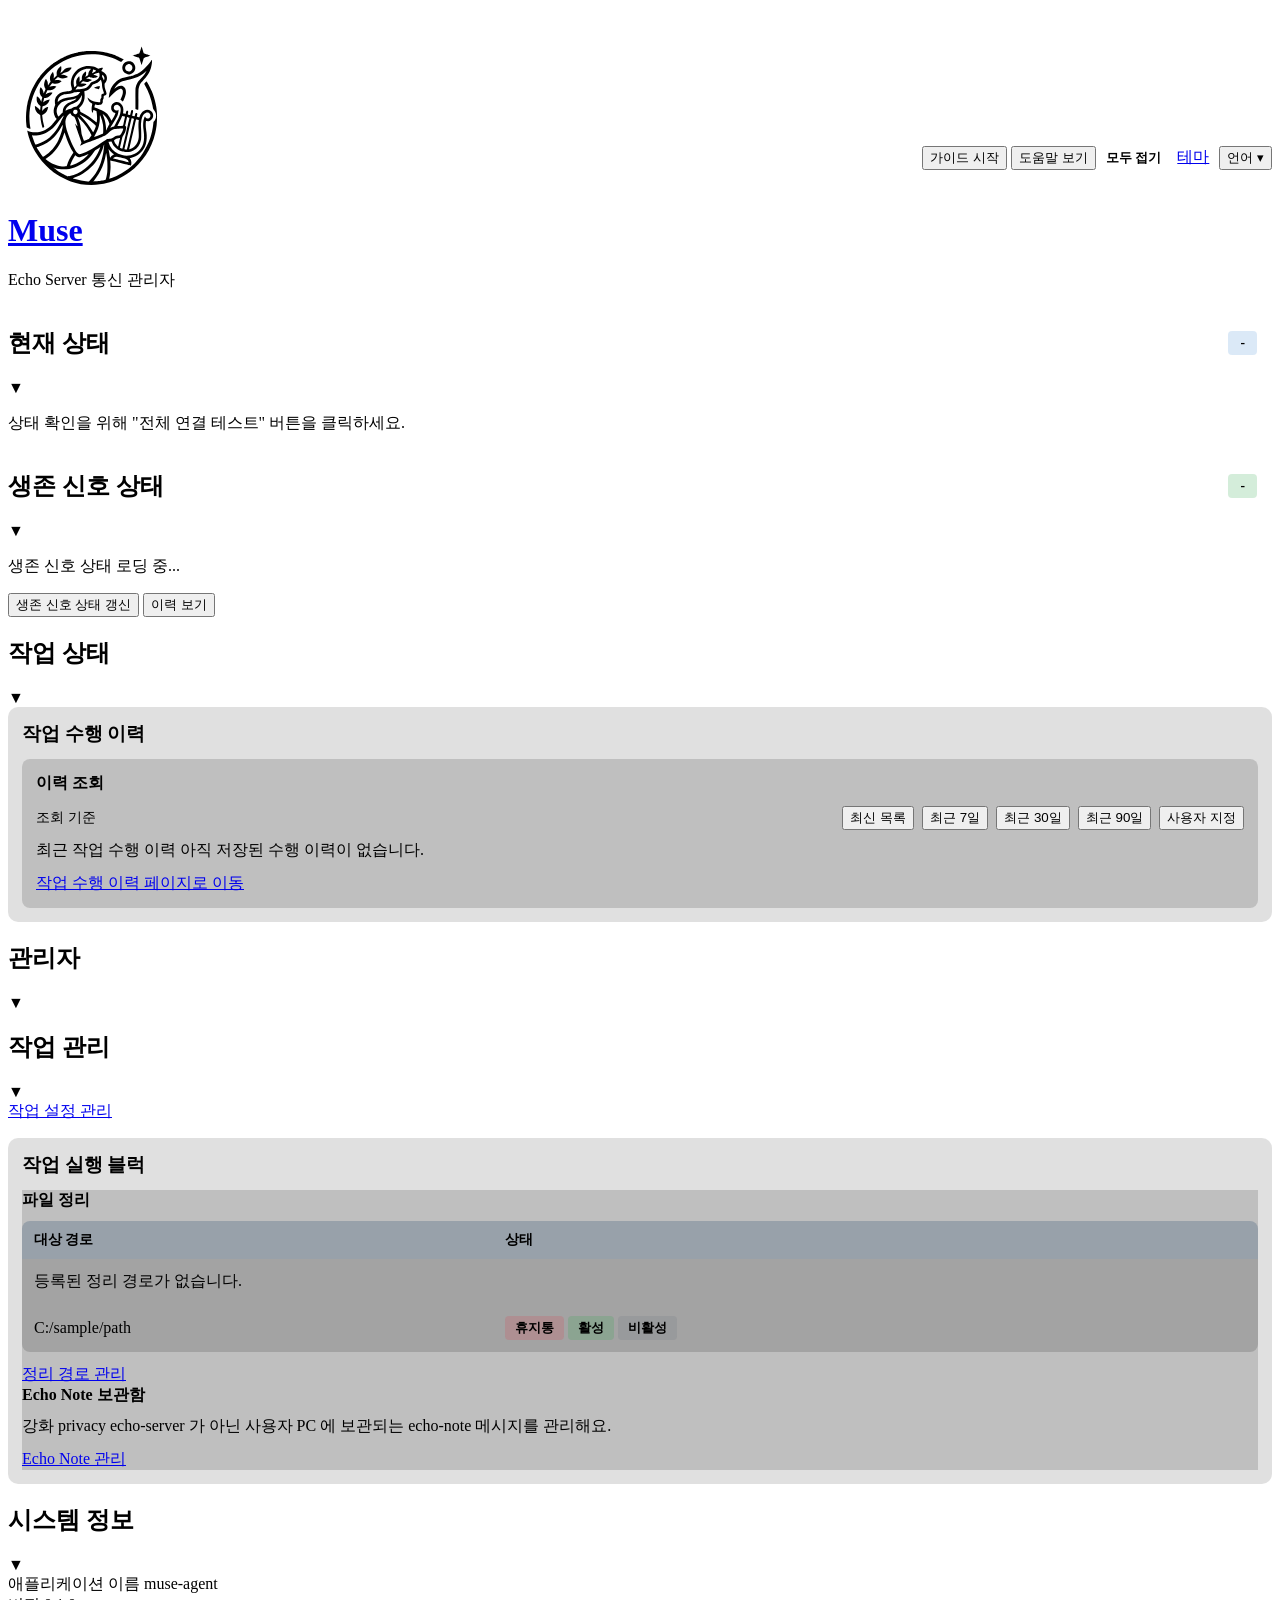
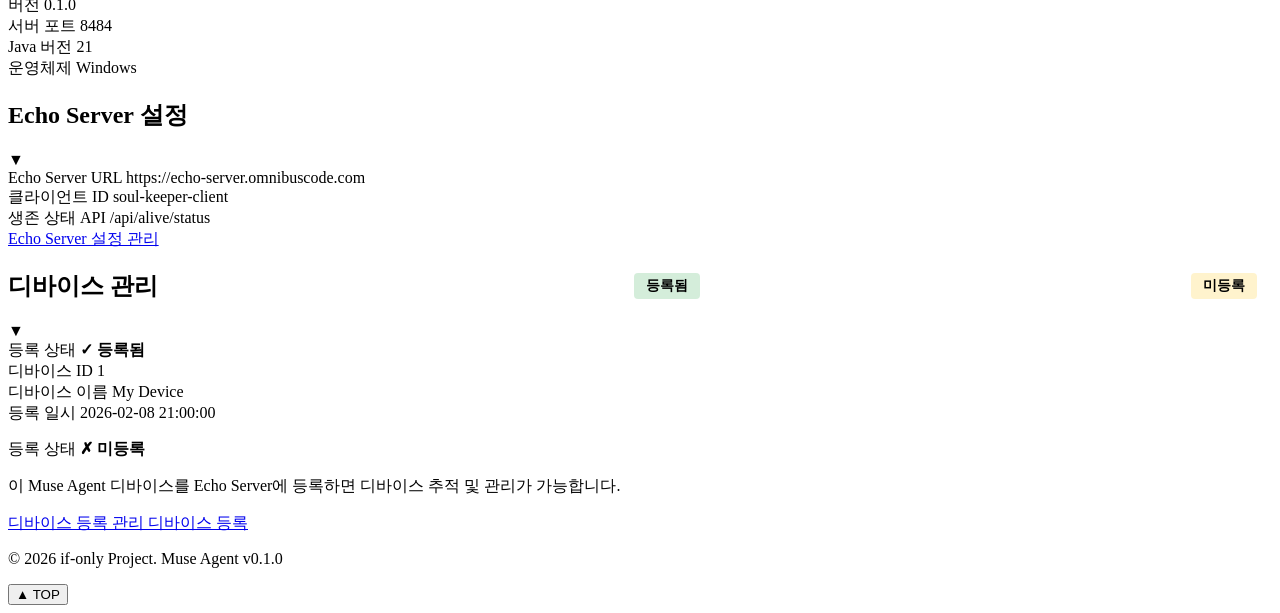
==== src/main/resources/templates/index.html @ ca311232 "v2.0.0 — initial public release ifonly.muse: PC companion agent for the if-only Echo service. First " ====
<!DOCTYPE html>
<html xmlns:th="http://www.thymeleaf.org" th:lang="${#locale.language}">
<head>
    <meta charset="UTF-8">
    <meta name="viewport" content="width=device-width, initial-scale=1.0">
    <title th:text="#{page.dashboard.title}">Muse Agent 대시보드</title>
    <link rel="stylesheet" th:href="@{/css/style.css}">
    <script>(function(){var t=localStorage.getItem('theme-preference');if(t)document.documentElement.dataset.theme=t;})()</script>
    <link rel="stylesheet" th:href="@{/vendor/driverjs/driver.css}">
    <link rel="icon" type="image/svg+xml" th:href="@{/img/muse-agent.svg(v=${appVersion})}">
    <link rel="icon" type="image/x-icon" th:href="@{/favicon.ico(v=${appVersion})}">
    <link rel="apple-touch-icon" th:href="@{/img/muse-brand.png(v=${appVersion})}">
</head>
<body>
    <div class="container">
        <header>
            <div style="display: flex; justify-content: space-between; align-items: center; flex-wrap: wrap; gap: 10px;">
                <div>
                    <h1 class="service-title">
                        <a href="/" class="service-title-brand">
                            <img th:src="@{/img/muse-agent.svg(v=${appVersion})}" src="/img/muse-agent.svg" alt="Muse" class="service-title-logo">
                            <span>Muse</span>
                        </a>
                    </h1>
                    <p class="subtitle" th:text="#{page.dashboard.subtitle}">Echo Server 통신 관리자</p>
                </div>
                <div style="display: flex; gap: 10px; align-items: center; flex-wrap: wrap;">
                    <!-- 액션 버튼 그룹: 가이드 시작 / 도움말 보기 / 모두 접기 — 한 줄 유지 -->
                    <div class="muse-action-group">
                        <button id="btnStartGuide" class="btn btn-outline btn-sm" type="button"
                            th:attr="data-help-title=#{tour.muse.guide.title},data-help-desc=#{tour.muse.guide.desc},data-help-placement='bottom'"
                            th:text="#{nav.guide_start}">가이드 시작</button>
                        <button id="btnHelpMode" class="btn btn-outline btn-sm btn-help-toggle" type="button" data-help-toggle="true"
                            th:attr="data-label-show=#{page.help.toggle.show},data-label-hide=#{page.help.toggle.hide}"
                            th:text="#{page.help.toggle.show}">도움말 보기</button>
                        <button id="btnToggleAll" class="btn btn-sm" onclick="toggleAllCards()" style="background-color: transparent; color: var(--warning-color); border: 1px solid var(--warning-color); font-weight: 600;"
                            th:attr="data-help-title=#{help.dashboard.collapse_toggle.title},data-help-desc=#{help.dashboard.collapse_toggle.desc},data-help-placement='bottom'"
                            th:text="#{page.dashboard.collapse_all}">모두 접기</button>
                    </div>
                    <div class="lang-switcher">
                        <a href="#" id="museThemeToggle" onclick="(function(){var cur=document.documentElement.dataset.theme==='dark'?'dark':'soft';var t=cur==='dark'?'soft':'dark';localStorage.setItem('theme-preference',t);if(t==='soft')document.documentElement.removeAttribute('data-theme');else document.documentElement.dataset.theme=t;fetch('/api/settings/theme',{method:'PUT',headers:{'Content-Type':'application/json'},body:JSON.stringify({theme:t})}).catch(function(){});})()" th:text="#{nav.theme}">테마</a>
                    </div>
                    <!-- 언어 콤보 드롭다운 (echo-server 와 동일 패턴) -->
                    <div class="lang-menu-combo">
                        <button id="langMenuToggle" type="button" class="btn btn-outline btn-sm lang-menu-toggle" onclick="toggleLangMenu(event)">
                            <span th:text="#{nav.language}">언어</span>
                            <span class="caret">▾</span>
                        </button>
                        <div class="nav-dropdown lang-menu-dropdown" id="langDropdown" style="display:none;">
                            <a class="nav-dropdown-item" th:href="@{''(lang='ko')}" onclick="closeLangMenu()" th:text="#{nav.lang.ko}">한국어</a>
                            <a class="nav-dropdown-item" th:href="@{''(lang='en')}" onclick="closeLangMenu()" th:text="#{nav.lang.en}">EN</a>
                            <a class="nav-dropdown-item" th:href="@{''(lang='ja')}" onclick="closeLangMenu()" th:text="#{nav.lang.ja}">日本語</a>
                        </div>
                    </div>
                </div>
            </div>
        </header>

        <main>
            <!-- Status Section (Current Status) -->
            <section class="card collapsible-card" id="statusSection" data-card-id="current-status"
                th:attr="data-help-title=#{tour.muse.status.title},data-help-desc=#{tour.muse.status.desc},data-help-placement='bottom'">
                <div class="card-header" onclick="toggleCard('current-status')">
                    <div style="display: flex; justify-content: space-between; width: 100%; align-items: center;">
                        <h2 th:text="#{page.dashboard.section.current_status}">현재 상태</h2>
                        <span id="currentStatusBadge" style="background-color: rgba(74, 144, 217, 0.2); color: var(--primary-color); padding: 4px 12px; border-radius: 4px; font-size: 0.85rem; font-weight: 600; margin-right: 15px;">-</span>
                    </div>
                    <span class="collapse-icon">&#9660;</span>
                </div>
                <div class="card-content">
                <div id="statusContent" class="status-content">
                    <p class="status-message" th:text="#{page.dashboard.status_message}">상태 확인을 위해 "전체 연결 테스트" 버튼을 클릭하세요.</p>
                </div>
                </div>
            </section>

            <!-- Alive Status Section -->
            <section class="card collapsible-card" id="aliveStatusSection" data-card-id="alive-status"
                th:attr="data-help-title=#{tour.muse.alive.title},data-help-desc=#{tour.muse.alive.desc},data-help-placement='bottom'">
                <div class="card-header" onclick="toggleCard('alive-status')">
                    <div style="display: flex; justify-content: space-between; width: 100%; align-items: center;">
                        <h2 th:text="#{page.dashboard.section.alive_status}">생존 신호 상태</h2>
                        <span id="aliveStatusBadge" style="background-color: rgba(40, 167, 69, 0.2); color: var(--success-color); padding: 4px 12px; border-radius: 4px; font-size: 0.85rem; font-weight: 600; margin-right: 15px;">-</span>
                    </div>
                    <span class="collapse-icon">&#9660;</span>
                </div>
                <div class="card-content">
                <div id="aliveStatusContent" class="status-content">
                    <p class="status-message" th:text="#{page.dashboard.loading_alive}">생존 신호 상태 로딩 중...</p>
                </div>
                <div class="test-buttons" style="margin-top: 15px;">
                    <button id="btnRefreshAlive" class="btn btn-info" onclick="refreshAliveStatus()"
                            th:attr="data-help-title=#{help.dashboard.refresh_alive.title},data-help-desc=#{help.dashboard.refresh_alive.desc},data-help-placement='top'"
                            th:text="#{page.dashboard.btn.refresh_alive}">
                        생존 신호 상태 갱신
                    </button>
                    <button id="btnAliveHistory" class="btn btn-secondary" onclick="loadAliveHistory()"
                            th:attr="data-help-title=#{help.dashboard.alive_history.title},data-help-desc=#{help.dashboard.alive_history.desc},data-help-placement='top'"
                            th:text="#{page.dashboard.btn.view_history}">
                        이력 보기
                    </button>
                </div>
                <div id="aliveHistoryContent" class="hidden" style="margin-top: 15px;"></div>
                </div>
            </section>

            <!-- Task Status Section -->
            <section class="card collapsible-card" data-card-id="task-mgmt"
                th:attr="data-help-title=#{tour.muse.task.title},data-help-desc=#{tour.muse.task.desc},data-help-placement='bottom'">
                <div class="card-header" onclick="toggleCard('task-mgmt')">
                    <h2 th:text="#{page.dashboard.section.task_mgmt}">작업 상태</h2>
                    <span class="collapse-icon">&#9660;</span>
                </div>
                <div class="card-content" style="display: flex; flex-direction: column; gap: 14px;">
                    <div style="background-color: rgba(0, 0, 0, 0.12); border: 1px solid var(--border-color); border-radius: 10px; padding: 14px;">
                        <h3 style="margin: 0 0 12px; color: var(--text-primary);" th:text="#{page.dashboard.section.task_history}">작업 수행 이력</h3>
                        <div style="background-color: rgba(0,0,0,0.15); border-radius: 8px; padding: 14px;">
                            <h4 style="margin: 0 0 12px; color: var(--text-primary);" th:text="#{page.dashboard.section.task_history_lookup}">이력 조회</h4>
                            <div style="display: flex; justify-content: space-between; align-items: center; flex-wrap: wrap; gap: 10px; margin-bottom: 10px;">
                                <span id="taskHistorySummaryRange" style="color: var(--text-secondary); font-size: 0.9rem;" th:text="#{page.dashboard.task_summary.range_label}">조회 기준</span>
                                <div style="display: inline-flex; gap: 8px; flex-wrap: wrap;">
                                    <button id="taskSummaryPeriodLatest" type="button" class="btn btn-outline btn-sm" onclick="setTaskHistorySummaryMode('latest')" th:text="#{page.dashboard.task_summary.period_latest}">최신 목록</button>
                                    <button id="taskSummaryPeriod7" type="button" class="btn btn-outline btn-sm" onclick="setTaskHistorySummaryMode('range', 7)" th:text="#{page.dashboard.task_summary.period_7d}">최근 7일</button>
                                    <button id="taskSummaryPeriod30" type="button" class="btn btn-outline btn-sm" onclick="setTaskHistorySummaryMode('range', 30)" th:text="#{page.dashboard.task_summary.period_30d}">최근 30일</button>
                                    <button id="taskSummaryPeriod90" type="button" class="btn btn-outline btn-sm" onclick="setTaskHistorySummaryMode('range', 90)" th:text="#{page.dashboard.task_summary.period_90d}">최근 90일</button>
                                    <button id="taskSummaryPeriodCustom" type="button" class="btn btn-outline btn-sm" onclick="setTaskHistorySummaryMode('custom')" th:text="#{page.dashboard.task_summary.period_custom}">사용자 지정</button>
                                </div>
                            </div>
                            <div id="taskHistorySummaryCustomRange" style="display: none; margin-bottom: 10px;">
                                <div style="display: flex; flex-wrap: wrap; gap: 8px; align-items: end;">
                                    <div>
                                        <label for="taskSummaryCustomStart" style="display:block; color: var(--text-secondary); font-size: 0.82rem; margin-bottom: 4px;" th:text="#{page.dashboard.task_summary.custom_start}">시작일</label>
                                        <input id="taskSummaryCustomStart" type="date" style="padding: 8px; border-radius: 6px; background-color: rgba(0,0,0,0.2); color: var(--text-primary); border: 1px solid var(--border-color);" />
                                    </div>
                                    <div>
                                        <label for="taskSummaryCustomEnd" style="display:block; color: var(--text-secondary); font-size: 0.82rem; margin-bottom: 4px;" th:text="#{page.dashboard.task_summary.custom_end}">종료일</label>
                                        <input id="taskSummaryCustomEnd" type="date" style="padding: 8px; border-radius: 6px; background-color: rgba(0,0,0,0.2); color: var(--text-primary); border: 1px solid var(--border-color);" />
                                    </div>
                                    <button type="button" class="btn btn-secondary btn-sm" onclick="applyCustomTaskHistorySummaryRange()" th:text="#{page.dashboard.task_summary.apply}">적용</button>
                                </div>
                            </div>
                            <div id="taskHistorySummaryContent" class="info-grid">
                                <div class="info-item full-width">
                                    <span class="label" th:text="#{page.dashboard.js.task_history_title}">최근 작업 수행 이력</span>
                                    <span class="value" th:text="#{page.dashboard.task_summary.no_data}">아직 저장된 수행 이력이 없습니다.</span>
                                </div>
                            </div>
                            <div class="test-buttons" style="margin-top: 12px;">
                                          <a id="btnOpenTaskHistoryPage" href="/task-history" class="btn btn-primary"
                                              th:attr="data-help-title=#{tour.muse.task_history_page.title},data-help-desc=#{tour.muse.task_history_page.desc},data-help-placement='top'"
                                              th:text="#{page.dashboard.btn.open_task_history_page}">작업 수행 이력 페이지로 이동</a>
                            </div>
                        </div>
                    </div>
                </div>
            </section>

            <!-- Admin Section (groups System Info / Echo Config / Device Mgmt) -->
            <section class="card collapsible-card" data-card-id="admin">
                <div class="card-header" onclick="toggleCard('admin')">
                    <h2 th:text="#{page.dashboard.section.admin}">관리자</h2>
                    <span class="collapse-icon">&#9660;</span>
                </div>
                <div class="card-content admin-card-content">

            <!-- Task Management Section -->
            <section class="card collapsible-card" data-card-id="task-management"
                th:attr="data-help-title=#{tour.muse.task.title},data-help-desc=#{tour.muse.task.desc},data-help-placement='bottom'">
                <div class="card-header" onclick="toggleCard('task-management')">
                    <h2 th:text="#{page.dashboard.section.task_management}">작업 관리</h2>
                    <span class="collapse-icon">&#9660;</span>
                </div>
                <div class="card-content" style="display: flex; flex-direction: column; gap: 14px;">
                    <div class="test-buttons" style="margin-bottom: 2px;">
                        <a id="btnManageTaskSettings" href="/task-settings" class="btn btn-primary"
                           th:text="#{page.dashboard.btn.manage_task_settings}">작업 설정 관리</a>
                    </div>
                    <div style="background-color: rgba(0, 0, 0, 0.12); border: 1px solid var(--border-color); border-radius: 10px; padding: 14px;">
                        <h3 style="margin: 0 0 12px; color: var(--text-primary);" th:text="#{page.dashboard.section.task_bundle}">작업 실행 블럭</h3>
                        <div class="info-grid">
                            <div class="info-item full-width" style="background-color: rgba(0,0,0,0.15);">
                                <h4 style="margin: 0 0 10px; color: var(--text-primary);" th:text="#{page.dashboard.section.file_cleanup}">파일 정리</h4>
                                <div style="overflow-x: auto; margin-bottom: 12px;">
                                    <table style="width: 100%; border-collapse: collapse; background-color: rgba(0, 0, 0, 0.15); border-radius: 8px; overflow: hidden;">
                                        <thead>
                                            <tr style="background-color: rgba(74, 144, 217, 0.12);">
                                                <th style="text-align: left; padding: 10px 12px; color: var(--text-secondary); font-size: 0.85rem; text-transform: uppercase;" th:text="#{page.dashboard.label.target_path}">대상 경로</th>
                                                <th style="text-align: left; padding: 10px 12px; color: var(--text-secondary); font-size: 0.85rem; text-transform: uppercase;" th:text="#{page.dashboard.label.status}">상태</th>
                                            </tr>
                                        </thead>
                                        <tbody>
                                            <tr th:if="${#lists.isEmpty(cleanupPaths)}">
                                                <td colspan="2" style="padding: 12px; color: var(--text-secondary);" th:text="#{page.dashboard.msg.no_cleanup_paths}">등록된 정리 경로가 없습니다.</td>
                                            </tr>
                                            <tr th:each="path : ${cleanupPaths}" style="border-top: 1px solid var(--border-color);">
                                                <td style="padding: 12px; color: var(--text-primary); word-break: break-all;" th:text="${path.path}">C:/sample/path</td>
                                                <td style="padding: 12px;">
                                                    <span th:if="${path.cleanupStatus == 'TRASH'}" style="display: inline-block; background-color: rgba(220, 53, 69, 0.18); color: var(--danger-color); padding: 3px 10px; border-radius: 4px; font-size: 0.82rem; font-weight: 600;" th:text="#{page.dashboard.status.trash}">휴지통</span>
                                                    <span th:if="${path.cleanupStatus == 'ENABLED'}" style="display: inline-block; background-color: rgba(40, 167, 69, 0.2); color: var(--success-color); padding: 3px 10px; border-radius: 4px; font-size: 0.82rem; font-weight: 600;" th:text="#{page.dashboard.status.enabled}">활성</span>
                                                    <span th:if="${path.cleanupStatus == 'DISABLED'}" style="display: inline-block; background-color: rgba(108, 117, 125, 0.2); color: var(--secondary-color); padding: 3px 10px; border-radius: 4px; font-size: 0.82rem; font-weight: 600;" th:text="#{page.dashboard.status.disabled}">비활성</span>
                                                </td>
                                            </tr>
                                        </tbody>
                                    </table>
                                </div>
                                <a id="btnManageCleanup" href="/cleanup" class="btn btn-primary"
                                              th:attr="data-help-title=#{help.dashboard.cleanup.title},data-help-desc=#{help.dashboard.cleanup.desc},data-help-placement='top'"
                                   th:text="#{page.dashboard.btn.manage_cleanup}">정리 경로 관리</a>
                            </div>
                            <div class="info-item full-width" style="background-color: rgba(0,0,0,0.15);">
                                <h4 style="margin: 0 0 10px; color: var(--text-primary);" th:text="#{page.dashboard.section.echo_note}">Echo Note 보관함</h4>
                                <div class="info-item" style="margin-bottom: 12px;">
                                    <span class="label" th:text="#{page.dashboard.label.privacy}">강화 privacy</span>
                                    <span class="value" th:text="#{page.dashboard.echo_note.summary}">echo-server 가 아닌 사용자 PC 에 보관되는 echo-note 메시지를 관리해요.</span>
                                </div>
                                <a id="btnManageEchoNote" href="/echo-note" class="btn btn-secondary"
                                    th:text="#{page.dashboard.btn.manage_echo_note}">Echo Note 관리</a>
                            </div>
                        </div>
                    </div>
                </div>
            </section>

            <!-- System Information Section -->
            <section class="card collapsible-card" data-card-id="system-info">
                <div class="card-header" onclick="toggleCard('system-info')">
                    <h2 th:text="#{page.dashboard.section.system_info}">시스템 정보</h2>
                    <span class="collapse-icon">&#9660;</span>
                </div>
                <div class="card-content">
                <div class="info-grid">
                    <div class="info-item">
                        <span class="label" th:text="#{page.dashboard.label.app_name}">애플리케이션 이름</span>
                        <span class="value" th:text="${appName}">muse-agent</span>
                    </div>
                    <div class="info-item">
                        <span class="label" th:text="#{page.dashboard.label.version}">버전</span>
                        <span class="value" th:text="${appVersion}">0.1.0</span>
                    </div>
                    <div class="info-item">
                        <span class="label" th:text="#{page.dashboard.label.server_port}">서버 포트</span>
                        <span class="value" th:text="${serverPort}">8484</span>
                    </div>
                    <div class="info-item">
                        <span class="label" th:text="#{page.dashboard.label.java_version}">Java 버전</span>
                        <span class="value" th:text="${javaVersion}">21</span>
                    </div>
                    <div class="info-item">
                        <span class="label" th:text="#{page.dashboard.label.os}">운영체제</span>
                        <span class="value" th:text="${osName}">Windows</span>
                    </div>
                </div>
                </div>
            </section>

            <!-- Echo Server Configuration Section -->
            <section class="card collapsible-card" data-card-id="echo-config"
                th:attr="data-help-title=#{tour.muse.echo_config.title},data-help-desc=#{tour.muse.echo_config.desc},data-help-placement='bottom'">
                <div class="card-header" onclick="toggleCard('echo-config')">
                    <h2 th:text="#{page.dashboard.section.echo_config}">Echo Server 설정</h2>
                    <span class="collapse-icon">&#9660;</span>
                </div>
                <div class="card-content">
                <div class="info-grid">
                    <div class="info-item full-width">
                        <span class="label" th:text="#{page.dashboard.label.echo_url}">Echo Server URL</span>
                        <span class="value">
                            <a class="value-link" th:href="${echoServerUrl}" th:text="${echoServerUrl}" target="_blank" rel="noopener noreferrer">https://echo-server.omnibuscode.com</a>
                        </span>
                    </div>
                    <div class="info-item">
                        <span class="label" th:text="#{page.dashboard.label.client_id}">클라이언트 ID</span>
                        <span class="value" th:text="${echoServerClientId}">soul-keeper-client</span>
                    </div>
                    <div class="info-item">
                        <span class="label" th:text="#{page.dashboard.label.alive_status_api}">생존 상태 API</span>
                        <span class="value">/api/alive/status</span>
                    </div>
                </div>

                <a id="btnManageEchoConfig" href="/echo-config" class="btn btn-primary" style="margin-top: 15px;"
                         th:attr="data-help-title=#{tour.muse.echo_config.title},data-help-desc=#{tour.muse.echo_config.desc},data-help-placement='top'"
                   th:text="#{page.dashboard.btn.manage_echo_config}">
                    Echo Server 설정 관리
                </a>
                </div>
            </section>

            <!-- Device Management Section -->
            <section class="card collapsible-card" data-card-id="device-mgmt"
                th:attr="data-help-title=#{tour.muse.device.title},data-help-desc=#{tour.muse.device.desc},data-help-placement='bottom'">
                <div class="card-header" onclick="toggleCard('device-mgmt')">
                    <div style="display: flex; justify-content: space-between; width: 100%; align-items: center;">
                        <h2 th:text="#{page.dashboard.section.device_mgmt}">디바이스 관리</h2>
                        <span id="deviceStatusBadge" th:if="${deviceStatus.registered}" style="background-color: rgba(40, 167, 69, 0.2); color: var(--success-color); padding: 4px 12px; border-radius: 4px; font-size: 0.85rem; font-weight: 600; margin-right: 15px;" th:text="#{page.dashboard.badge.registered}">등록됨</span>
                        <span id="deviceStatusBadge" th:unless="${deviceStatus.registered}" style="background-color: rgba(255, 193, 7, 0.2); color: var(--warning-color); padding: 4px 12px; border-radius: 4px; font-size: 0.85rem; font-weight: 600; margin-right: 15px;" th:text="#{page.dashboard.badge.not_registered}">미등록</span>
                    </div>
                    <span class="collapse-icon">&#9660;</span>
                </div>
                <div class="card-content">

                <!-- Device Registration Status -->
                <div th:if="${deviceStatus.registered}" class="info-grid" style="margin-bottom: 15px;">
                    <div class="info-item">
                        <span class="label" th:text="#{page.dashboard.label.reg_status}">등록 상태</span>
                        <span class="value" style="color: var(--success-color); font-weight: 600;">&#10003; <th:block th:text="#{page.dashboard.badge.registered}">등록됨</th:block></span>
                    </div>
                    <div class="info-item">
                        <span class="label" th:text="#{page.dashboard.label.device_id}">디바이스 ID</span>
                        <span class="value" th:text="${deviceStatus.deviceId}">1</span>
                    </div>
                    <div class="info-item">
                        <span class="label" th:text="#{page.dashboard.label.device_name}">디바이스 이름</span>
                        <span class="value" th:text="${deviceStatus.deviceName}">My Device</span>
                    </div>
                    <div class="info-item">
                        <span class="label" th:text="#{page.dashboard.label.registered_at}">등록 일시</span>
                        <span class="value" th:text="${#temporals.format(deviceStatus.registeredAt, 'yyyy-MM-dd HH:mm:ss')}">2026-02-08 21:00:00</span>
                    </div>
                </div>

                <div th:unless="${deviceStatus.registered}" style="margin-bottom: 15px;">
                    <div class="info-item" style="margin-bottom: 10px;">
                        <span class="label" th:text="#{page.dashboard.label.reg_status}">등록 상태</span>
                        <span class="value" style="color: var(--warning-color); font-weight: 600;">&#10007; <th:block th:text="#{page.dashboard.badge.not_registered}">미등록</th:block></span>
                    </div>
                    <p style="color: var(--text-secondary);" th:text="#{page.dashboard.msg.not_registered}">
                        이 Muse Agent 디바이스를 Echo Server에 등록하면 디바이스 추적 및 관리가 가능합니다.
                    </p>
                </div>

                <a id="btnDeviceManage" href="/device/register" class="btn btn-primary"
                   th:attr="data-help-title=#{tour.muse.device.title},data-help-desc=#{tour.muse.device.desc}">
                    <span th:if="${deviceStatus.registered}" th:text="#{page.dashboard.btn.manage_device}">디바이스 등록 관리</span>
                    <span th:unless="${deviceStatus.registered}" th:text="#{page.dashboard.btn.register_device}">디바이스 등록</span>
                </a>
                </div>
            </section>

                </div>
            </section>
            <!-- /Admin Section -->
        </main>

        <footer>
            <p>&copy; 2026 if-only Project. Muse Agent v<span th:text="${appVersion}">0.1.0</span></p>
        </footer>
    </div>

    <!-- Floating TOP Button -->
    <button id="btnTop" class="btn-top" onclick="scrollToTop()" title="Go to top">&#9650; TOP</button>

    <script th:inline="javascript">
    /*<![CDATA[*/
    const I18N = {
        testing: /*[[#{page.dashboard.js.testing}]]*/ '테스트 중...',
        connected: /*[[#{page.dashboard.js.connected}]]*/ '연결됨',
        failed: /*[[#{page.dashboard.js.failed}]]*/ '실패',
        overallStatus: /*[[#{page.dashboard.js.overall_status}]]*/ '전체 상태',
        lastTest: /*[[#{page.dashboard.js.last_test}]]*/ '마지막 테스트',
        aliveStatusLabel: /*[[#{page.dashboard.js.alive_status_label}]]*/ '상태',
        lastConfirmed: /*[[#{page.dashboard.js.last_confirmed}]]*/ '마지막 확인',
        nextDeadline: /*[[#{page.dashboard.js.next_deadline}]]*/ '다음 데드라인',
        ttl: /*[[#{page.dashboard.js.ttl}]]*/ 'TTL',
        recentEvents: /*[[#{page.dashboard.js.recent_events}]]*/ '최근 생존 신호 이벤트',
        confirmTime: /*[[#{page.dashboard.js.confirm_time}]]*/ '확인 시각',
        source: /*[[#{page.dashboard.js.source}]]*/ '출처',
        noEvents: /*[[#{page.dashboard.js.no_events}]]*/ '최근 생존 신호 이벤트가 없습니다.',
        noTaskHistory: /*[[#{page.dashboard.js.no_task_history}]]*/ '아직 저장된 작업 수행 이력이 없습니다.',
        taskHistoryTitle: /*[[#{page.dashboard.js.task_history_title}]]*/ '최근 작업 수행 이력',
        taskColTask: /*[[#{page.dashboard.js.task_col_task}]]*/ '작업',
        taskColStatus: /*[[#{page.dashboard.js.task_col_status}]]*/ '결과',
        taskColRunAt: /*[[#{page.dashboard.js.task_col_run_at}]]*/ '실행 시각',
        taskColTarget: /*[[#{page.dashboard.js.task_col_target}]]*/ '대상 수',
        taskColSuccess: /*[[#{page.dashboard.js.task_col_success}]]*/ '성공',
        taskColFailure: /*[[#{page.dashboard.js.task_col_failure}]]*/ '실패',
        taskStatusSuccess: /*[[#{page.dashboard.js.task_status_success}]]*/ '성공',
        taskStatusFailed: /*[[#{page.dashboard.js.task_status_failed}]]*/ '실패',
        taskStatusSkipped: /*[[#{page.dashboard.js.task_status_skipped}]]*/ '건너뜀',
        taskFilterAll: /*[[#{page.dashboard.js.task_filter_all}]]*/ '전체',
        taskFilterGroup: /*[[#{page.dashboard.js.task_filter_group}]]*/ '그룹',
        taskFilterTaskKey: /*[[#{page.dashboard.js.task_filter_task_key}]]*/ '작업 키',
        taskFilterStatus: /*[[#{page.dashboard.js.task_filter_status}]]*/ '상태',
        taskFilterStartDate: /*[[#{page.dashboard.js.task_filter_start_date}]]*/ '시작일',
        taskFilterEndDate: /*[[#{page.dashboard.js.task_filter_end_date}]]*/ '종료일',
        taskFilterSortBy: /*[[#{page.dashboard.js.task_filter_sort_by}]]*/ '정렬 기준',
        taskFilterSortDir: /*[[#{page.dashboard.js.task_filter_sort_dir}]]*/ '정렬 방향',
        taskFilterLimit: /*[[#{page.dashboard.js.task_filter_limit}]]*/ '조회 수',
        taskFilterReset: /*[[#{page.dashboard.js.task_filter_reset}]]*/ '필터 초기화',
        taskSortCreatedAt: /*[[#{page.dashboard.js.task_sort_created_at}]]*/ '생성 시각',
        taskSortCompletedAt: /*[[#{page.dashboard.js.task_sort_completed_at}]]*/ '완료 시각',
        taskSortStartedAt: /*[[#{page.dashboard.js.task_sort_started_at}]]*/ '시작 시각',
        taskSortAsc: /*[[#{page.dashboard.js.task_sort_asc}]]*/ '오름차순',
        taskSortDesc: /*[[#{page.dashboard.js.task_sort_desc}]]*/ '내림차순',
        taskDetailTitle: /*[[#{page.dashboard.js.task_detail_title}]]*/ '작업 상세',
        taskDetailClose: /*[[#{page.dashboard.js.task_detail_close}]]*/ '닫기',
        taskDetailExecutionId: /*[[#{page.dashboard.js.task_detail_execution_id}]]*/ '실행 ID',
        taskDetailTaskGroup: /*[[#{page.dashboard.js.task_detail_task_group}]]*/ '작업 그룹',
        taskDetailTaskKey: /*[[#{page.dashboard.js.task_detail_task_key}]]*/ '작업 키',
        taskDetailTaskName: /*[[#{page.dashboard.js.task_detail_task_name}]]*/ '작업 이름',
        taskDetailStatus: /*[[#{page.dashboard.js.task_detail_status}]]*/ '상태',
        taskDetailTarget: /*[[#{page.dashboard.js.task_detail_target}]]*/ '대상 수',
        taskDetailSuccess: /*[[#{page.dashboard.js.task_detail_success}]]*/ '성공 수',
        taskDetailFailure: /*[[#{page.dashboard.js.task_detail_failure}]]*/ '실패 수',
        taskDetailStartedAt: /*[[#{page.dashboard.js.task_detail_started_at}]]*/ '시작 시각',
        taskDetailCompletedAt: /*[[#{page.dashboard.js.task_detail_completed_at}]]*/ '완료 시각',
        taskDetailCreatedAt: /*[[#{page.dashboard.js.task_detail_created_at}]]*/ '저장 시각',
        taskDetailError: /*[[#{page.dashboard.js.task_detail_error}]]*/ '오류 메시지',
        taskDetailMetadata: /*[[#{page.dashboard.js.task_detail_metadata}]]*/ '메타데이터',
        taskDetailEmpty: /*[[#{page.dashboard.js.task_detail_empty}]]*/ '없음',
        taskDetailSummarySuccess: /*[[#{page.dashboard.js.task_detail_summary_success}]]*/ '성공',
        taskDetailSummaryFailed: /*[[#{page.dashboard.js.task_detail_summary_failed}]]*/ '실패',
        taskDetailSummarySkipped: /*[[#{page.dashboard.js.task_detail_summary_skipped}]]*/ '건너뜀',
        taskDetailSummaryUnknown: /*[[#{page.dashboard.js.task_detail_summary_unknown}]]*/ '알 수 없음',
        taskSummaryRecentRuns: /*[[#{page.dashboard.task_summary.recent_runs}]]*/ '최근 조회 건수',
        taskSummaryLatestRunAt: /*[[#{page.dashboard.task_summary.latest_run_at}]]*/ '마지막 실행 시각',
        taskSummarySuccess: /*[[#{page.dashboard.task_summary.success}]]*/ '성공',
        taskSummaryFailed: /*[[#{page.dashboard.task_summary.failed}]]*/ '실패',
        taskSummarySkipped: /*[[#{page.dashboard.task_summary.skipped}]]*/ '건너뜀',
        taskSummaryRangeLabel: /*[[#{page.dashboard.task_summary.range_label}]]*/ '조회 기준',
        taskSummaryPeriodLatest: /*[[#{page.dashboard.task_summary.period_latest}]]*/ '최신 목록',
        taskSummaryPeriod7d: /*[[#{page.dashboard.task_summary.period_7d}]]*/ '최근 7일',
        taskSummaryPeriod30d: /*[[#{page.dashboard.task_summary.period_30d}]]*/ '최근 30일',
        taskSummaryPeriod90d: /*[[#{page.dashboard.task_summary.period_90d}]]*/ '최근 90일',
        taskSummaryPeriodCustom: /*[[#{page.dashboard.task_summary.period_custom}]]*/ '사용자 지정',
        taskSummaryCustomStart: /*[[#{page.dashboard.task_summary.custom_start}]]*/ '시작일',
        taskSummaryCustomEnd: /*[[#{page.dashboard.task_summary.custom_end}]]*/ '종료일',
        taskSummaryApply: /*[[#{page.dashboard.task_summary.apply}]]*/ '적용',
        taskSummaryCustomRangeRequired: /*[[#{page.dashboard.task_summary.custom_range_required}]]*/ '사용자 지정 기간은 시작일/종료일을 모두 입력해야 합니다.',
        taskSummaryCustomRangeInvalid: /*[[#{page.dashboard.task_summary.custom_range_invalid}]]*/ '시작일은 종료일보다 늦을 수 없습니다.',
        taskSummaryNoData: /*[[#{page.dashboard.task_summary.no_data}]]*/ '아직 저장된 수행 이력이 없습니다.',
        collapseAll: /*[[#{page.dashboard.collapse_all}]]*/ '모두 접기',
        expandAll: /*[[#{page.dashboard.expand_all}]]*/ '모두 펼치기',
    };

    window.MUSE_TOUR_I18N = {
        dashboardTitle: /*[[#{tour.muse.dashboard.title}]]*/ 'Muse Agent 대시보드',
        dashboardDesc: /*[[#{tour.muse.dashboard.desc}]]*/ '로컬 에이전트 상태, 스케줄, 디바이스를 한 번에 관리합니다.',
        statusTitle: /*[[#{tour.muse.status.title}]]*/ '현재 상태',
        statusDesc: /*[[#{tour.muse.status.desc}]]*/ 'Echo Server 연동 결과와 연결 상태를 확인합니다.',
        aliveTitle: /*[[#{tour.muse.alive.title}]]*/ '생존 신호 상태',
        aliveDesc: /*[[#{tour.muse.alive.desc}]]*/ '생존 상태와 최근 이벤트를 점검할 수 있습니다.',
        taskTitle: /*[[#{tour.muse.task.title}]]*/ '작업 관리',
        taskDesc: /*[[#{tour.muse.task.desc}]]*/ '정리 경로와 실행 작업을 관리합니다.',
        echoConfigTitle: /*[[#{tour.muse.echo_config.title}]]*/ 'Echo Server 설정',
        echoConfigDesc: /*[[#{tour.muse.echo_config.desc}]]*/ '연결 정보와 Alive-Check 설정을 조정합니다.',
        deviceTitle: /*[[#{tour.muse.device.title}]]*/ '디바이스 등록',
        deviceDesc: /*[[#{tour.muse.device.desc}]]*/ '디바이스를 등록해 Echo Server 연계를 활성화합니다.',
        guideTitle: /*[[#{tour.muse.guide.title}]]*/ '가이드 다시 보기',
        guideDesc: /*[[#{tour.muse.guide.desc}]]*/ '언제든 이 버튼으로 투어를 다시 시작할 수 있습니다.',
        echoPageTitle: /*[[#{tour.muse.echo_page.title}]]*/ 'Echo Server 설정 화면',
        echoPageDesc: /*[[#{tour.muse.echo_page.desc}]]*/ '연결 정보 입력, 테스트, Alive-Check 주기 설정을 수행합니다.',
        envTitle: /*[[#{tour.muse.env.title}]]*/ '설정 문자열 붙여넣기',
        envDesc: /*[[#{tour.muse.env.desc}]]*/ '발급받은 설정 문자열을 붙여넣고 자동 파싱할 수 있습니다.',
        credentialTitle: /*[[#{tour.muse.credential.title}]]*/ '연결 정보 입력',
        credentialDesc: /*[[#{tour.muse.credential.desc}]]*/ 'URL, Client ID, Client Secret을 입력합니다.',
        saveTestTitle: /*[[#{tour.muse.save_test.title}]]*/ '저장 및 테스트',
        saveTestDesc: /*[[#{tour.muse.save_test.desc}]]*/ '입력값 저장 후 즉시 연결 테스트를 실행합니다.',
        intervalTitle: /*[[#{tour.muse.interval.title}]]*/ 'Alive-Check 주기',
        intervalDesc: /*[[#{tour.muse.interval.desc}]]*/ '폴링 주기와 임계 일수를 조절해 자동 실행 민감도를 설정합니다.',
        fullTestTitle: /*[[#{tour.muse.full_test.title}]]*/ '전체 연결 테스트',
        fullTestDesc: /*[[#{tour.muse.full_test.desc}]]*/ '현재 설정 기준으로 통신 상태를 검증합니다.'
    };

    // ===== Language Menu Combo =====
    function toggleLangMenu(e) {
        if (e) { e.preventDefault(); e.stopPropagation(); }
        var ld = document.getElementById('langDropdown');
        if (ld) ld.style.display = ld.style.display === 'none' ? 'block' : 'none';
    }
    function closeLangMenu() {
        var ld = document.getElementById('langDropdown');
        if (ld) ld.style.display = 'none';
    }

    // 콤보 외부 영역 클릭/터치 시 드롭다운 닫기
    document.addEventListener('click', function(e) {
        if (!e.target.closest('.lang-menu-combo')) {
            closeLangMenu();
        }
    });
    /*]]>*/
    </script>
    <script th:src="@{/js/app.js}"></script>
    <script th:src="@{/vendor/driverjs/driver.js.iife.js}"></script>
    <script th:src="@{/js/onboarding-tour.js}"></script>
    <script th:src="@{/js/context-help.js}"></script>
</body>
</html>
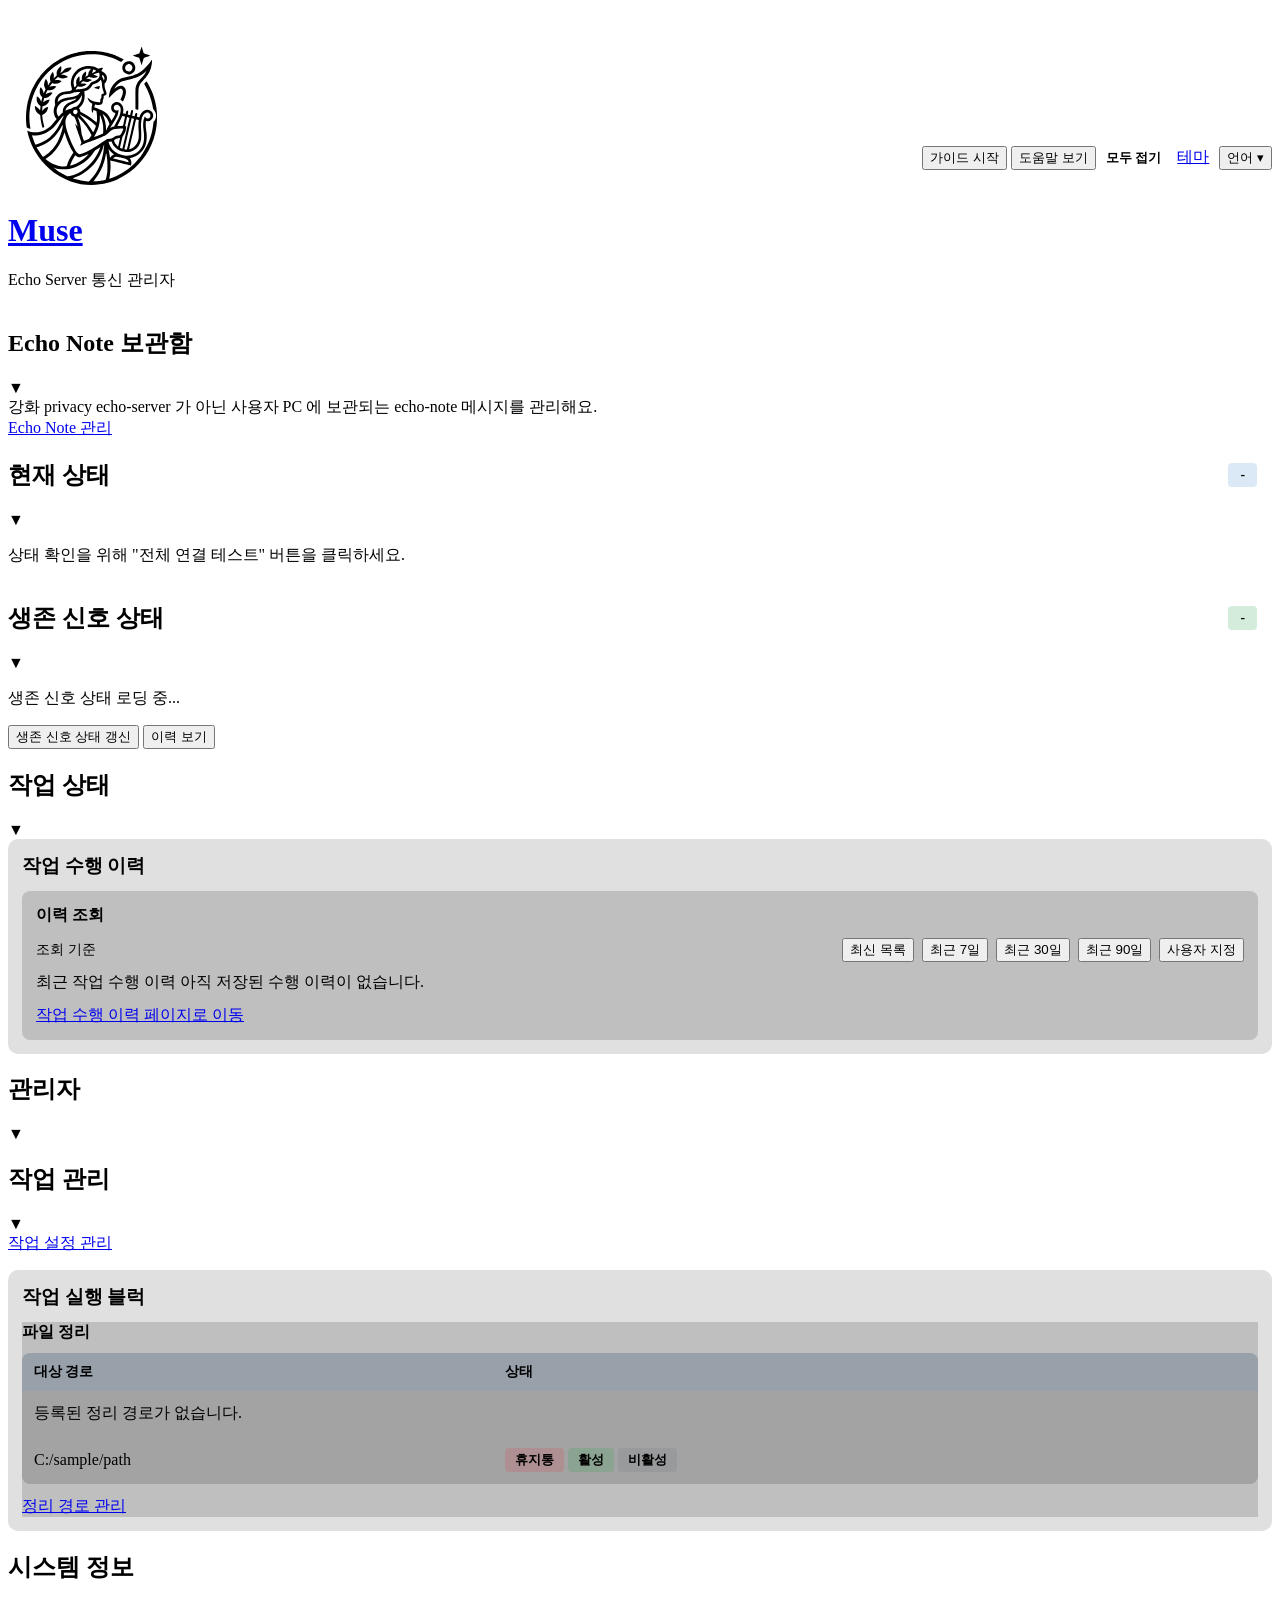
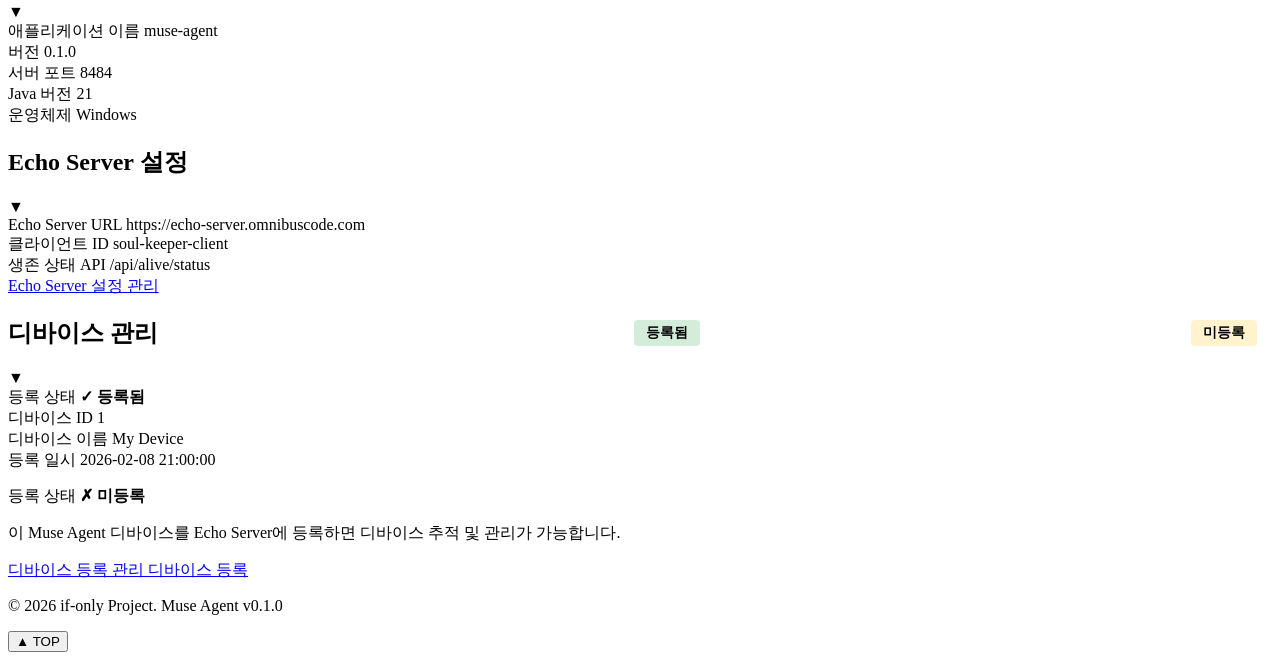
==== commit ed7179a2: "ui: promote Echo Note to top-level dashboard card Move Echo Note management out of the nested Admin " ====
--- a/src/main/resources/templates/index.html
+++ b/src/main/resources/templates/index.html
@@ -57,6 +57,25 @@
         </header>
 
         <main>
+            <!-- Echo Note Section (top-level card; moved from Admin > Task Management) -->
+            <section class="card collapsible-card" data-card-id="echo-note"
+                th:attr="data-help-title=#{page.dashboard.section.echo_note},data-help-desc=#{page.dashboard.echo_note.summary},data-help-placement='bottom'">
+                <div class="card-header" onclick="toggleCard('echo-note')">
+                    <h2 th:text="#{page.dashboard.section.echo_note}">Echo Note 보관함</h2>
+                    <span class="collapse-icon">&#9660;</span>
+                </div>
+                <div class="card-content">
+                    <div class="info-grid">
+                        <div class="info-item full-width">
+                            <span class="label" th:text="#{page.dashboard.label.privacy}">강화 privacy</span>
+                            <span class="value" th:text="#{page.dashboard.echo_note.summary}">echo-server 가 아닌 사용자 PC 에 보관되는 echo-note 메시지를 관리해요.</span>
+                        </div>
+                    </div>
+                    <a id="btnManageEchoNote" href="/echo-note" class="btn btn-primary" style="margin-top: 15px;"
+                        th:text="#{page.dashboard.btn.manage_echo_note}">Echo Note 관리</a>
+                </div>
+            </section>
+
             <!-- Status Section (Current Status) -->
             <section class="card collapsible-card" id="statusSection" data-card-id="current-status"
                 th:attr="data-help-title=#{tour.muse.status.title},data-help-desc=#{tour.muse.status.desc},data-help-placement='bottom'">
@@ -206,15 +225,6 @@
                                 <a id="btnManageCleanup" href="/cleanup" class="btn btn-primary"
                                               th:attr="data-help-title=#{help.dashboard.cleanup.title},data-help-desc=#{help.dashboard.cleanup.desc},data-help-placement='top'"
                                    th:text="#{page.dashboard.btn.manage_cleanup}">정리 경로 관리</a>
-                            </div>
-                            <div class="info-item full-width" style="background-color: rgba(0,0,0,0.15);">
-                                <h4 style="margin: 0 0 10px; color: var(--text-primary);" th:text="#{page.dashboard.section.echo_note}">Echo Note 보관함</h4>
-                                <div class="info-item" style="margin-bottom: 12px;">
-                                    <span class="label" th:text="#{page.dashboard.label.privacy}">강화 privacy</span>
-                                    <span class="value" th:text="#{page.dashboard.echo_note.summary}">echo-server 가 아닌 사용자 PC 에 보관되는 echo-note 메시지를 관리해요.</span>
-                                </div>
-                                <a id="btnManageEchoNote" href="/echo-note" class="btn btn-secondary"
-                                    th:text="#{page.dashboard.btn.manage_echo_note}">Echo Note 관리</a>
                             </div>
                         </div>
                     </div>
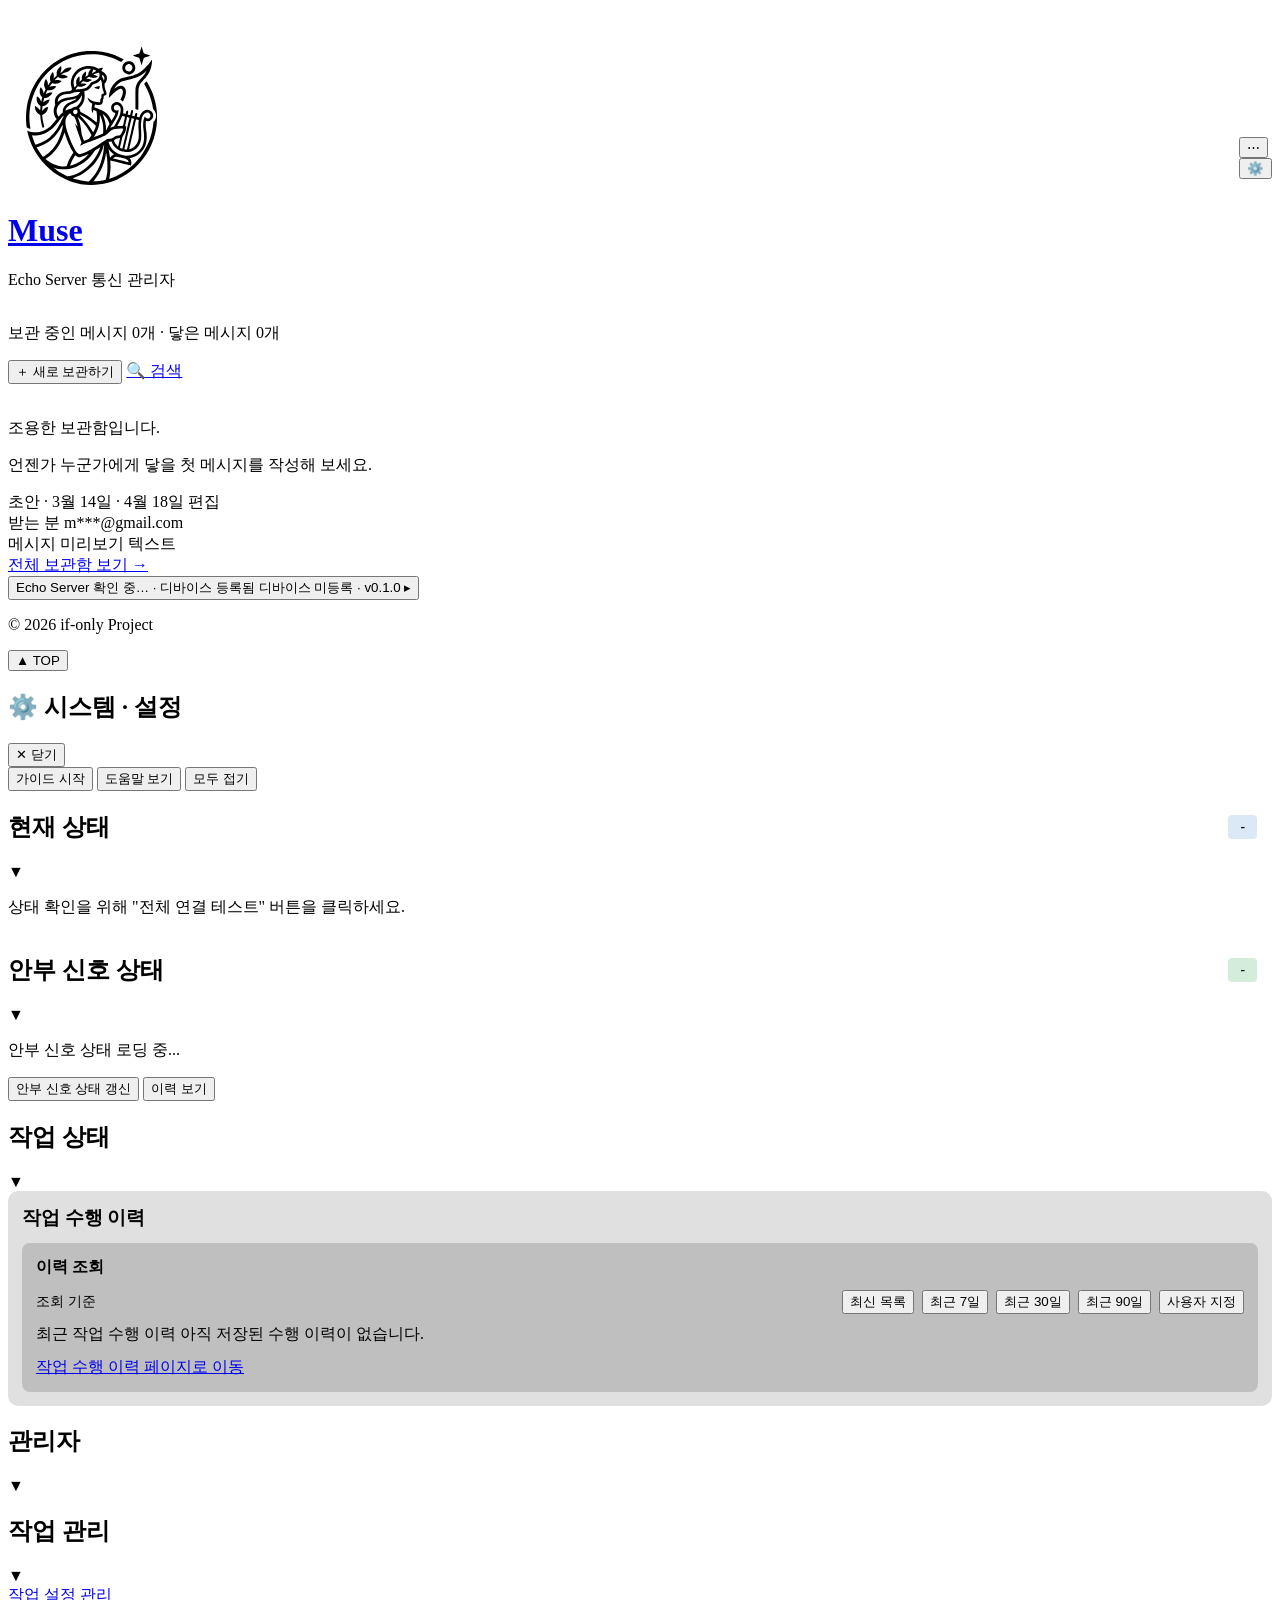
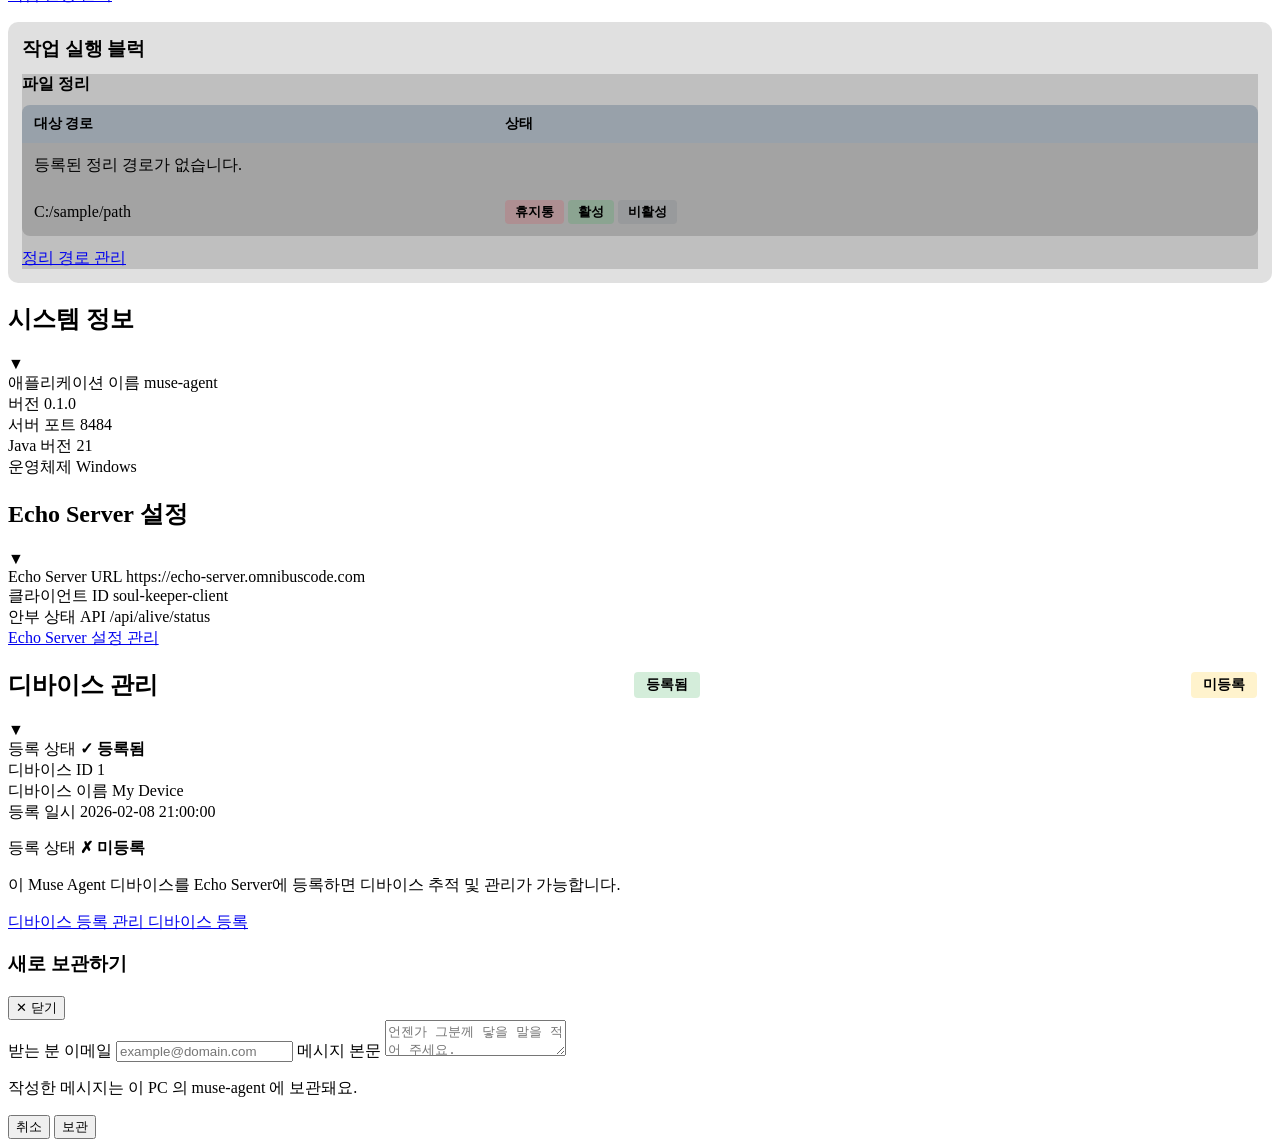
==== commit 19d2db62: "feat(muse): echo-note preview UX 개선 + Echo Note ↔ echo-server 정합 강화 이번 세션 작업과 이전 누적된 작업 (UI/UX 리팩토링 " ====
--- a/src/main/resources/templates/index.html
+++ b/src/main/resources/templates/index.html
@@ -24,57 +24,136 @@
                     </h1>
                     <p class="subtitle" th:text="#{page.dashboard.subtitle}">Echo Server 통신 관리자</p>
                 </div>
-                <div style="display: flex; gap: 10px; align-items: center; flex-wrap: wrap;">
-                    <!-- 액션 버튼 그룹: 가이드 시작 / 도움말 보기 / 모두 접기 — 한 줄 유지 -->
-                    <div class="muse-action-group">
-                        <button id="btnStartGuide" class="btn btn-outline btn-sm" type="button"
-                            th:attr="data-help-title=#{tour.muse.guide.title},data-help-desc=#{tour.muse.guide.desc},data-help-placement='bottom'"
-                            th:text="#{nav.guide_start}">가이드 시작</button>
-                        <button id="btnHelpMode" class="btn btn-outline btn-sm btn-help-toggle" type="button" data-help-toggle="true"
-                            th:attr="data-label-show=#{page.help.toggle.show},data-label-hide=#{page.help.toggle.hide}"
-                            th:text="#{page.help.toggle.show}">도움말 보기</button>
-                        <button id="btnToggleAll" class="btn btn-sm" onclick="toggleAllCards()" style="background-color: transparent; color: var(--warning-color); border: 1px solid var(--warning-color); font-weight: 600;"
-                            th:attr="data-help-title=#{help.dashboard.collapse_toggle.title},data-help-desc=#{help.dashboard.collapse_toggle.desc},data-help-placement='bottom'"
-                            th:text="#{page.dashboard.collapse_all}">모두 접기</button>
-                    </div>
-                    <div class="lang-switcher">
-                        <a href="#" id="museThemeToggle" onclick="(function(){var cur=document.documentElement.dataset.theme==='dark'?'dark':'soft';var t=cur==='dark'?'soft':'dark';localStorage.setItem('theme-preference',t);if(t==='soft')document.documentElement.removeAttribute('data-theme');else document.documentElement.dataset.theme=t;fetch('/api/settings/theme',{method:'PUT',headers:{'Content-Type':'application/json'},body:JSON.stringify({theme:t})}).catch(function(){});})()" th:text="#{nav.theme}">테마</a>
-                    </div>
-                    <!-- 언어 콤보 드롭다운 (echo-server 와 동일 패턴) -->
-                    <div class="lang-menu-combo">
-                        <button id="langMenuToggle" type="button" class="btn btn-outline btn-sm lang-menu-toggle" onclick="toggleLangMenu(event)">
-                            <span th:text="#{nav.language}">언어</span>
-                            <span class="caret">▾</span>
-                        </button>
-                        <div class="nav-dropdown lang-menu-dropdown" id="langDropdown" style="display:none;">
-                            <a class="nav-dropdown-item" th:href="@{''(lang='ko')}" onclick="closeLangMenu()" th:text="#{nav.lang.ko}">한국어</a>
-                            <a class="nav-dropdown-item" th:href="@{''(lang='en')}" onclick="closeLangMenu()" th:text="#{nav.lang.en}">EN</a>
-                            <a class="nav-dropdown-item" th:href="@{''(lang='ja')}" onclick="closeLangMenu()" th:text="#{nav.lang.ja}">日本語</a>
+                <div class="muse-action-group">
+                    <!-- 더보기 (⋯): 가이드 / 도움말 / 테마 / 언어 묶음. 클릭 시 확장. -->
+                    <div class="muse-more-menu">
+                        <button id="btnMoreMenu" type="button" class="btn btn-outline btn-sm muse-more-toggle"
+                                onclick="toggleMoreMenu(event)"
+                                th:attr="title=#{nav.more_menu.tooltip}"
+                                title="더보기">⋯</button>
+                        <div class="muse-more-dropdown" id="moreMenuDropdown" style="display:none;">
+                            <a href="#" id="museThemeToggle" class="muse-more-item"
+                               onclick="(function(){var cur=document.documentElement.dataset.theme==='dark'?'dark':'soft';var t=cur==='dark'?'soft':'dark';localStorage.setItem('theme-preference',t);if(t==='soft')document.documentElement.removeAttribute('data-theme');else document.documentElement.dataset.theme=t;fetch('/api/settings/theme',{method:'PUT',headers:{'Content-Type':'application/json'},body:JSON.stringify({theme:t})}).catch(function(){});})();closeMoreMenu();return false;"
+                               th:text="#{nav.theme}">테마</a>
+                            <div class="muse-more-divider"></div>
+                            <a class="muse-more-item" th:href="@{''(lang='ko')}" onclick="closeMoreMenu()" th:text="#{nav.lang.ko}">한국어</a>
+                            <a class="muse-more-item" th:href="@{''(lang='en')}" onclick="closeMoreMenu()" th:text="#{nav.lang.en}">EN</a>
+                            <a class="muse-more-item" th:href="@{''(lang='ja')}" onclick="closeMoreMenu()" th:text="#{nav.lang.ja}">日本語</a>
                         </div>
                     </div>
+                    <!-- ⚙️ 시스템 패널 토글 (단독 노출 유지) -->
+                    <button id="btnSystemPanel" class="btn btn-outline btn-sm btn-system-panel" type="button"
+                            onclick="toggleSystemPanel()"
+                            th:attr="title=#{nav.system_panel.tooltip}"
+                            title="시스템 · 설정">⚙️</button>
                 </div>
             </div>
         </header>
 
         <main>
-            <!-- Echo Note Section (top-level card; moved from Admin > Task Management) -->
-            <section class="card collapsible-card" data-card-id="echo-note"
-                th:attr="data-help-title=#{page.dashboard.section.echo_note},data-help-desc=#{page.dashboard.echo_note.summary},data-help-placement='bottom'">
-                <div class="card-header" onclick="toggleCard('echo-note')">
-                    <h2 th:text="#{page.dashboard.section.echo_note}">Echo Note 보관함</h2>
-                    <span class="collapse-icon">&#9660;</span>
-                </div>
-                <div class="card-content">
-                    <div class="info-grid">
-                        <div class="info-item full-width">
-                            <span class="label" th:text="#{page.dashboard.label.privacy}">강화 privacy</span>
-                            <span class="value" th:text="#{page.dashboard.echo_note.summary}">echo-server 가 아닌 사용자 PC 에 보관되는 echo-note 메시지를 관리해요.</span>
+            <!-- Echo Note Hero (Phase 3) — 메인 = 마음의 울림 보관함 요약 뷰 -->
+            <section class="echo-note-hero">
+                <p class="echo-note-state-line">
+                    <span th:text="#{page.dashboard.echo_note.state.holding(${echoNoteHoldingCount})}">보관 중인 메시지 0개</span>
+                    <span class="echo-note-state-sep">·</span>
+                    <span th:text="#{page.dashboard.echo_note.state.sent(${echoNoteSentCount})}">닿은 메시지 0개</span>
+                </p>
+
+                <div class="echo-note-actions">
+                    <button type="button" class="btn btn-primary echo-note-btn-compose" onclick="openComposeModal()"
+                            th:text="#{page.dashboard.echo_note.btn.compose}">＋ 새로 보관하기</button>
+                    <a href="/echo-note?focus=search" class="btn btn-outline echo-note-btn-search"
+                       th:text="#{page.dashboard.echo_note.btn.search}">🔍 검색</a>
+                </div>
+
+                <!-- 빈 보관함 -->
+                <div th:if="${#lists.isEmpty(recentEchoNotes)}" class="echo-note-empty">
+                    <img class="echo-note-empty-icon" th:src="@{/img/muse-agent.svg(v=${appVersion})}" alt="">
+                    <p class="echo-note-empty-msg" th:text="#{page.dashboard.echo_note.empty}">조용한 보관함입니다.</p>
+                    <p class="echo-note-empty-sub" th:text="#{page.dashboard.echo_note.empty.sub}">언젠가 누군가에게 닿을 첫 메시지를 작성해 보세요.</p>
+                </div>
+
+                <!-- 메시지 카드 목록 (최근 5건) -->
+                <div th:unless="${#lists.isEmpty(recentEchoNotes)}" class="echo-note-messages">
+                    <article th:each="msg : ${recentEchoNotes}"
+                             class="echo-note-msg"
+                             th:classappend="${msg.status == 'DRAFT' ? 'is-draft' : (msg.status == 'READY' ? 'is-ready' : 'is-sent')}"
+                             th:attr="data-msg-id=${msg.id}"
+                             th:onclick="'window.location.href=\'/echo-note?id=' + ${msg.id} + '\''">
+                        <div class="echo-note-msg-top">
+                            <span class="echo-note-marker"></span>
+                            <span class="echo-note-status-label"
+                                  th:text="${msg.status == 'DRAFT' ? #{page.dashboard.echo_note.status.draft}
+                                          : (msg.status == 'READY' ? #{page.dashboard.echo_note.status.ready}
+                                          : #{page.dashboard.echo_note.status.sent})}">초안</span>
+                            <span th:if="${msg.status == 'SENT' and msg.sentAt != null}" class="echo-note-msg-date">
+                                · <span th:text="${#temporals.format(msg.sentAt, 'M월 d일')}">3월 14일</span>
+                            </span>
+                            <span th:if="${msg.status == 'DRAFT' and msg.updatedAt != null}" class="echo-note-msg-date">
+                                · <span th:text="${#temporals.format(msg.updatedAt, 'M월 d일 편집')}">4월 18일 편집</span>
+                            </span>
                         </div>
-                    </div>
-                    <a id="btnManageEchoNote" href="/echo-note" class="btn btn-primary" style="margin-top: 15px;"
-                        th:text="#{page.dashboard.btn.manage_echo_note}">Echo Note 관리</a>
-                </div>
-            </section>
+                        <div class="echo-note-msg-recipient">
+                            <span class="echo-note-msg-recipient-key" th:text="#{page.dashboard.echo_note.recipient_label}">받는 분</span>
+                            <span class="echo-note-msg-recipient-mail"
+                                  th:with="email=${msg.recipientEmail},atIdx=${email != null ? email.indexOf('@') : -1}"
+                                  th:text="${atIdx > 0 ? email.substring(0,1) + '***' + email.substring(atIdx) : '—'}">m***@gmail.com</span>
+                        </div>
+                        <div class="echo-note-msg-preview" th:text="${#strings.abbreviate(msg.originalMessage, 100)}">메시지 미리보기 텍스트</div>
+                    </article>
+
+                    <div class="echo-note-see-all">
+                        <a href="/echo-note" th:text="#{page.dashboard.echo_note.see_all}">전체 보관함 보기 →</a>
+                    </div>
+                </div>
+            </section>
+
+        </main>
+
+        <!-- Phase 5a: footer 시스템 상태 한 줄. 정상 시 회색, 이상 시 자동 색 강화. 클릭 시 시스템 패널 열림. -->
+        <footer class="muse-footer-bar">
+            <button type="button" class="muse-footer-status" onclick="toggleSystemPanel()"
+                    th:classappend="${deviceStatus.registered ? 'is-ok' : 'is-warn'}">
+                <span class="muse-footer-dot" id="footerEchoDot"></span>
+                <span id="footerEchoStatusText" th:text="#{page.dashboard.footer.echo_checking}">Echo Server 확인 중…</span>
+                <span class="muse-footer-sep">·</span>
+                <span th:if="${deviceStatus.registered}" th:text="#{page.dashboard.footer.device_registered}">디바이스 등록됨</span>
+                <span th:unless="${deviceStatus.registered}" class="muse-footer-warn-text" th:text="#{page.dashboard.footer.device_not_registered}">디바이스 미등록</span>
+                <span class="muse-footer-sep">·</span>
+                <span>v<span th:text="${appVersion}">0.1.0</span></span>
+                <span class="muse-footer-caret">▸</span>
+            </button>
+            <p class="muse-footer-copyright">&copy; 2026 if-only Project</p>
+        </footer>
+    </div>
+
+    <!-- Floating TOP Button -->
+    <button id="btnTop" class="btn-top" onclick="scrollToTop()" title="Go to top">&#9650; TOP</button>
+
+    <!-- System Panel — Phase 2 이주 완료. 패널 내부에 5개 시스템 카드 (안부 신호/작업 이력/Echo Server 설정/디바이스/파일 정리/시스템 정보). -->
+    <div id="museSystemPanelOverlay" class="muse-system-panel-overlay" aria-hidden="true"></div>
+    <aside id="museSystemPanel" class="muse-system-panel" role="dialog"
+           aria-labelledby="museSystemPanelTitle" aria-hidden="true">
+        <div class="muse-system-panel-header">
+            <h2 id="museSystemPanelTitle" th:text="#{nav.system_panel.title}">⚙️ 시스템 · 설정</h2>
+            <button class="muse-system-panel-close" type="button" onclick="closeSystemPanel()"
+                    th:text="#{nav.system_panel.close}">✕ 닫기</button>
+        </div>
+
+        <!-- 도구 줄 (sticky): 가이드 / 도움말 / 모두 접기 — 헤더 아래, 본문 위. -->
+        <div class="muse-system-panel-tools">
+            <button id="btnStartGuide" class="btn btn-outline btn-sm" type="button"
+                th:attr="data-help-title=#{tour.muse.guide.title},data-help-desc=#{tour.muse.guide.desc},data-help-placement='bottom'"
+                th:text="#{nav.guide_start}">가이드 시작</button>
+            <button id="btnHelpMode" class="btn btn-outline btn-sm btn-help-toggle" type="button" data-help-toggle="true"
+                th:attr="data-label-show=#{page.help.toggle.show},data-label-hide=#{page.help.toggle.hide}"
+                th:text="#{page.help.toggle.show}">도움말 보기</button>
+            <button id="btnToggleAll" class="btn btn-sm muse-system-panel-toggle-all" type="button" onclick="toggleAllCards()"
+                    th:attr="data-help-title=#{help.dashboard.collapse_toggle.title},data-help-desc=#{help.dashboard.collapse_toggle.desc},data-help-placement='bottom'"
+                    th:text="#{page.dashboard.collapse_all}">모두 접기</button>
+        </div>
+
+        <div class="muse-system-panel-body">
 
             <!-- Status Section (Current Status) -->
             <section class="card collapsible-card" id="statusSection" data-card-id="current-status"
@@ -98,20 +177,20 @@
                 th:attr="data-help-title=#{tour.muse.alive.title},data-help-desc=#{tour.muse.alive.desc},data-help-placement='bottom'">
                 <div class="card-header" onclick="toggleCard('alive-status')">
                     <div style="display: flex; justify-content: space-between; width: 100%; align-items: center;">
-                        <h2 th:text="#{page.dashboard.section.alive_status}">생존 신호 상태</h2>
+                        <h2 th:text="#{page.dashboard.section.alive_status}">안부 신호 상태</h2>
                         <span id="aliveStatusBadge" style="background-color: rgba(40, 167, 69, 0.2); color: var(--success-color); padding: 4px 12px; border-radius: 4px; font-size: 0.85rem; font-weight: 600; margin-right: 15px;">-</span>
                     </div>
                     <span class="collapse-icon">&#9660;</span>
                 </div>
                 <div class="card-content">
                 <div id="aliveStatusContent" class="status-content">
-                    <p class="status-message" th:text="#{page.dashboard.loading_alive}">생존 신호 상태 로딩 중...</p>
+                    <p class="status-message" th:text="#{page.dashboard.loading_alive}">안부 신호 상태 로딩 중...</p>
                 </div>
                 <div class="test-buttons" style="margin-top: 15px;">
                     <button id="btnRefreshAlive" class="btn btn-info" onclick="refreshAliveStatus()"
                             th:attr="data-help-title=#{help.dashboard.refresh_alive.title},data-help-desc=#{help.dashboard.refresh_alive.desc},data-help-placement='top'"
                             th:text="#{page.dashboard.btn.refresh_alive}">
-                        생존 신호 상태 갱신
+                        안부 신호 상태 갱신
                     </button>
                     <button id="btnAliveHistory" class="btn btn-secondary" onclick="loadAliveHistory()"
                             th:attr="data-help-title=#{help.dashboard.alive_history.title},data-help-desc=#{help.dashboard.alive_history.desc},data-help-placement='top'"
@@ -283,7 +362,7 @@
                         <span class="value" th:text="${echoServerClientId}">soul-keeper-client</span>
                     </div>
                     <div class="info-item">
-                        <span class="label" th:text="#{page.dashboard.label.alive_status_api}">생존 상태 API</span>
+                        <span class="label" th:text="#{page.dashboard.label.alive_status_api}">안부 상태 API</span>
                         <span class="value">/api/alive/status</span>
                     </div>
                 </div>
@@ -298,7 +377,7 @@
 
             <!-- Device Management Section -->
             <section class="card collapsible-card" data-card-id="device-mgmt"
-                th:attr="data-help-title=#{tour.muse.device.title},data-help-desc=#{tour.muse.device.desc},data-help-placement='bottom'">
+                th:attr="data-help-title=#{tour.muse.device.title},data-help-desc=#{tour.muse.device.desc},data-help-placement='bottom',data-device-registered=${deviceStatus.registered}">
                 <div class="card-header" onclick="toggleCard('device-mgmt')">
                     <div style="display: flex; justify-content: space-between; width: 100%; align-items: center;">
                         <h2 th:text="#{page.dashboard.section.device_mgmt}">디바이스 관리</h2>
@@ -350,15 +429,39 @@
                 </div>
             </section>
             <!-- /Admin Section -->
-        </main>
-
-        <footer>
-            <p>&copy; 2026 if-only Project. Muse Agent v<span th:text="${appVersion}">0.1.0</span></p>
-        </footer>
+
+        </div>
+    </aside>
+
+    <!-- Compose Modal (Phase 3 — Echo Note 새 메시지 작성) -->
+    <div id="composeModalOverlay" class="compose-modal-overlay" aria-hidden="true">
+        <div class="compose-modal" role="dialog" aria-labelledby="composeModalTitle">
+            <div class="compose-modal-head">
+                <h3 id="composeModalTitle" th:text="#{page.dashboard.echo_note.compose.title}">새로 보관하기</h3>
+                <button type="button" class="compose-modal-close" onclick="closeComposeModal()"
+                        th:text="#{page.dashboard.echo_note.compose.close}">✕ 닫기</button>
+            </div>
+            <form class="compose-modal-body" onsubmit="event.preventDefault(); submitNewMessage();">
+                <label for="composeRecipient" th:text="#{page.dashboard.echo_note.compose.recipient}">받는 분 이메일</label>
+                <input type="email" id="composeRecipient" required
+                       th:placeholder="#{page.dashboard.echo_note.compose.recipient_ph}" placeholder="example@domain.com" />
+
+                <label for="composeMessage" th:text="#{page.dashboard.echo_note.compose.message}">메시지 본문</label>
+                <textarea id="composeMessage" required
+                          th:placeholder="#{page.dashboard.echo_note.compose.message_ph}" placeholder="언젠가 그분께 닿을 말을 적어 주세요."></textarea>
+
+                <p class="compose-modal-hint" th:text="#{page.dashboard.echo_note.compose.hint}">
+                    작성한 메시지는 이 PC 의 muse-agent 에 보관돼요.
+                </p>
+            </form>
+            <div class="compose-modal-foot">
+                <button type="button" class="btn btn-secondary" onclick="closeComposeModal()"
+                        th:text="#{page.dashboard.echo_note.compose.cancel}">취소</button>
+                <button type="button" class="btn btn-primary" onclick="submitNewMessage()"
+                        th:text="#{page.dashboard.echo_note.compose.submit}">보관</button>
+            </div>
+        </div>
     </div>
-
-    <!-- Floating TOP Button -->
-    <button id="btnTop" class="btn-top" onclick="scrollToTop()" title="Go to top">&#9650; TOP</button>
 
     <script th:inline="javascript">
     /*<![CDATA[*/
@@ -372,10 +475,10 @@
         lastConfirmed: /*[[#{page.dashboard.js.last_confirmed}]]*/ '마지막 확인',
         nextDeadline: /*[[#{page.dashboard.js.next_deadline}]]*/ '다음 데드라인',
         ttl: /*[[#{page.dashboard.js.ttl}]]*/ 'TTL',
-        recentEvents: /*[[#{page.dashboard.js.recent_events}]]*/ '최근 생존 신호 이벤트',
+        recentEvents: /*[[#{page.dashboard.js.recent_events}]]*/ '최근 안부 신호 이벤트',
         confirmTime: /*[[#{page.dashboard.js.confirm_time}]]*/ '확인 시각',
         source: /*[[#{page.dashboard.js.source}]]*/ '출처',
-        noEvents: /*[[#{page.dashboard.js.no_events}]]*/ '최근 생존 신호 이벤트가 없습니다.',
+        noEvents: /*[[#{page.dashboard.js.no_events}]]*/ '최근 안부 신호 이벤트가 없습니다.',
         noTaskHistory: /*[[#{page.dashboard.js.no_task_history}]]*/ '아직 저장된 작업 수행 이력이 없습니다.',
         taskHistoryTitle: /*[[#{page.dashboard.js.task_history_title}]]*/ '최근 작업 수행 이력',
         taskColTask: /*[[#{page.dashboard.js.task_col_task}]]*/ '작업',
@@ -443,13 +546,20 @@
         expandAll: /*[[#{page.dashboard.expand_all}]]*/ '모두 펼치기',
     };
 
+    // Phase 5a: footer 시스템 상태 한 줄
+    window.MUSE_FOOTER_I18N = {
+        echoChecking: /*[[#{page.dashboard.footer.echo_checking}]]*/ 'Echo Server 확인 중…',
+        echoOk: /*[[#{page.dashboard.footer.echo_ok}]]*/ 'Echo Server 정상',
+        echoError: /*[[#{page.dashboard.footer.echo_error}]]*/ 'Echo Server 연결 실패'
+    };
+
     window.MUSE_TOUR_I18N = {
         dashboardTitle: /*[[#{tour.muse.dashboard.title}]]*/ 'Muse Agent 대시보드',
         dashboardDesc: /*[[#{tour.muse.dashboard.desc}]]*/ '로컬 에이전트 상태, 스케줄, 디바이스를 한 번에 관리합니다.',
         statusTitle: /*[[#{tour.muse.status.title}]]*/ '현재 상태',
         statusDesc: /*[[#{tour.muse.status.desc}]]*/ 'Echo Server 연동 결과와 연결 상태를 확인합니다.',
-        aliveTitle: /*[[#{tour.muse.alive.title}]]*/ '생존 신호 상태',
-        aliveDesc: /*[[#{tour.muse.alive.desc}]]*/ '생존 상태와 최근 이벤트를 점검할 수 있습니다.',
+        aliveTitle: /*[[#{tour.muse.alive.title}]]*/ '안부 신호 상태',
+        aliveDesc: /*[[#{tour.muse.alive.desc}]]*/ '안부 상태와 최근 이벤트를 점검할 수 있습니다.',
         taskTitle: /*[[#{tour.muse.task.title}]]*/ '작업 관리',
         taskDesc: /*[[#{tour.muse.task.desc}]]*/ '정리 경로와 실행 작업을 관리합니다.',
         echoConfigTitle: /*[[#{tour.muse.echo_config.title}]]*/ 'Echo Server 설정',
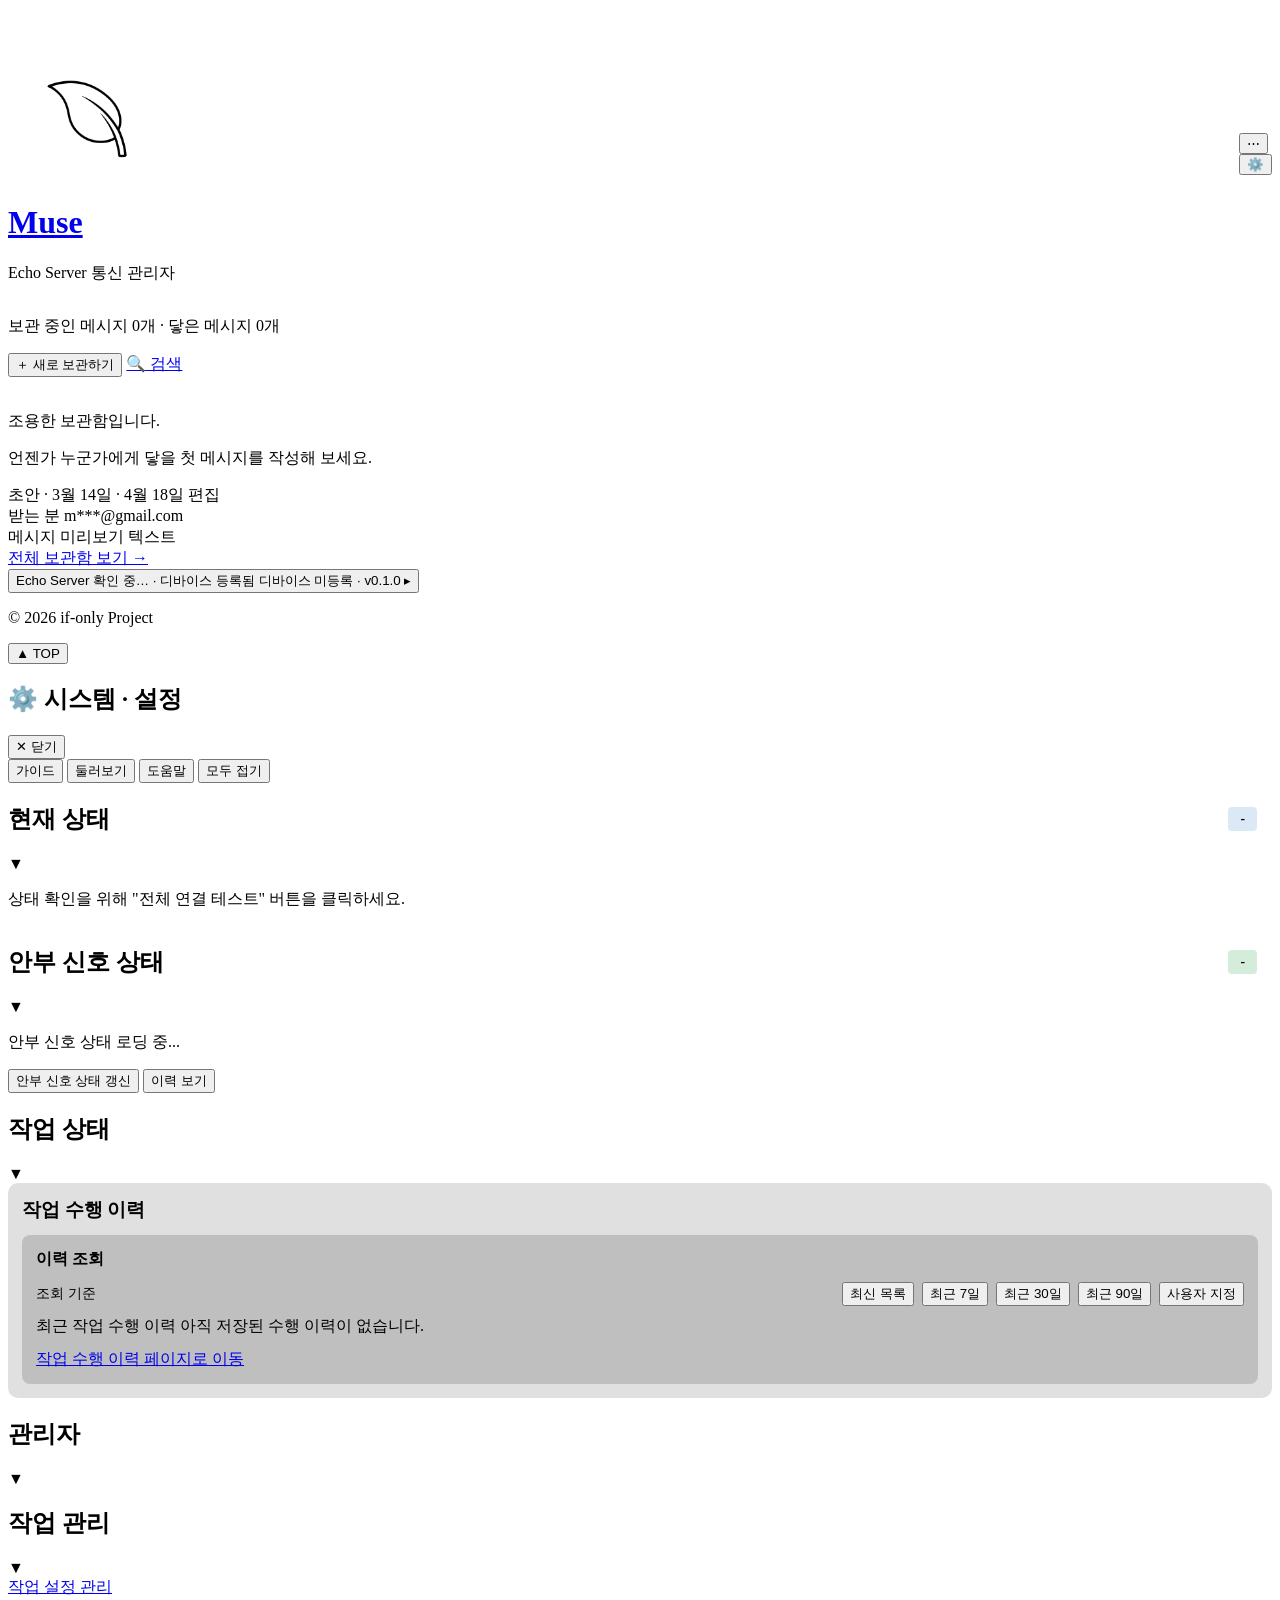
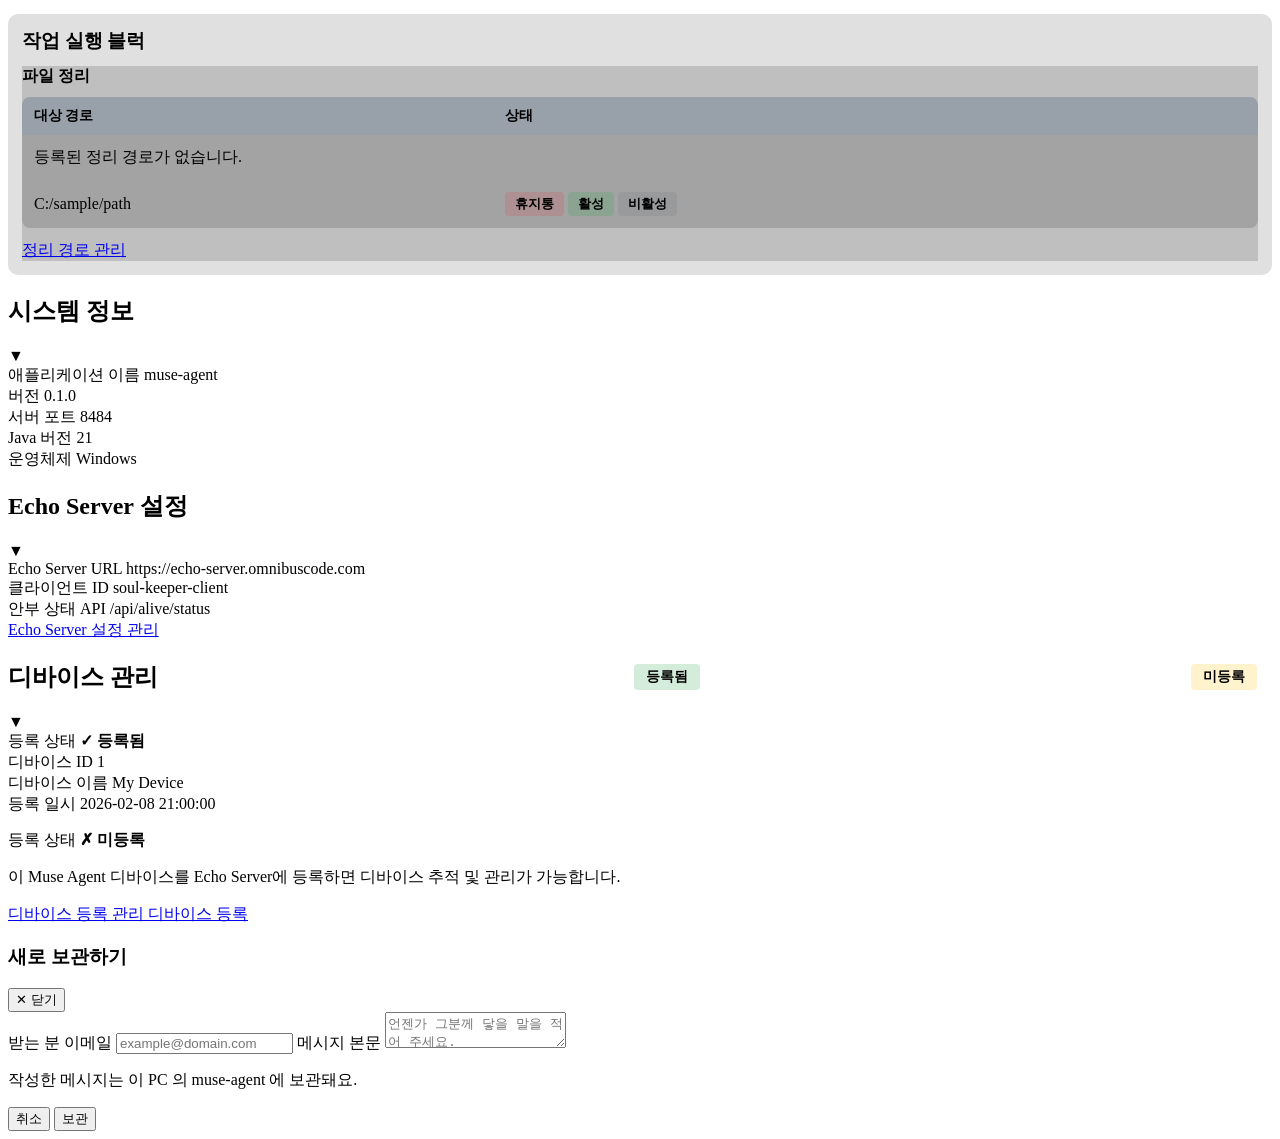
==== commit 4693e7ef: "feat(ui): /guide page, header consolidation, full i18n, brand subtitle A long-running pass that fina" ====
--- a/src/main/resources/templates/index.html
+++ b/src/main/resources/templates/index.html
@@ -51,7 +51,7 @@
         </header>
 
         <main>
-            <!-- Echo Note Hero (Phase 3) — 메인 = 마음의 울림 보관함 요약 뷰 -->
+            <!-- Echo Note Hero (Phase 3) — 메인 = 잔잔한 물결 보관함 요약 뷰 -->
             <section class="echo-note-hero">
                 <p class="echo-note-state-line">
                     <span th:text="#{page.dashboard.echo_note.state.holding(${echoNoteHoldingCount})}">보관 중인 메시지 0개</span>
@@ -140,14 +140,17 @@
                     th:text="#{nav.system_panel.close}">✕ 닫기</button>
         </div>
 
-        <!-- 도구 줄 (sticky): 가이드 / 도움말 / 모두 접기 — 헤더 아래, 본문 위. -->
+        <!-- 도구 줄 (sticky): 가이드 / 둘러보기 / 도움말 / 모두 접기 — 헤더 아래, 본문 위. -->
         <div class="muse-system-panel-tools">
+            <button id="btnGuidePage" class="btn btn-outline btn-sm" type="button"
+                onclick="location.href='/guide'"
+                th:text="#{nav.guide}">가이드</button>
             <button id="btnStartGuide" class="btn btn-outline btn-sm" type="button"
                 th:attr="data-help-title=#{tour.muse.guide.title},data-help-desc=#{tour.muse.guide.desc},data-help-placement='bottom'"
-                th:text="#{nav.guide_start}">가이드 시작</button>
+                th:text="#{nav.guide_start}">둘러보기</button>
             <button id="btnHelpMode" class="btn btn-outline btn-sm btn-help-toggle" type="button" data-help-toggle="true"
                 th:attr="data-label-show=#{page.help.toggle.show},data-label-hide=#{page.help.toggle.hide}"
-                th:text="#{page.help.toggle.show}">도움말 보기</button>
+                th:text="#{page.help.toggle.show}">도움말</button>
             <button id="btnToggleAll" class="btn btn-sm muse-system-panel-toggle-all" type="button" onclick="toggleAllCards()"
                     th:attr="data-help-title=#{help.dashboard.collapse_toggle.title},data-help-desc=#{help.dashboard.collapse_toggle.desc},data-help-placement='bottom'"
                     th:text="#{page.dashboard.collapse_all}">모두 접기</button>
@@ -204,7 +207,7 @@
 
             <!-- Task Status Section -->
             <section class="card collapsible-card" data-card-id="task-mgmt"
-                th:attr="data-help-title=#{tour.muse.task.title},data-help-desc=#{tour.muse.task.desc},data-help-placement='bottom'">
+                th:attr="data-help-title=#{tour.muse.task_status.title},data-help-desc=#{tour.muse.task_status.desc},data-help-placement='bottom'">
                 <div class="card-header" onclick="toggleCard('task-mgmt')">
                     <h2 th:text="#{page.dashboard.section.task_mgmt}">작업 상태</h2>
                     <span class="collapse-icon">&#9660;</span>
@@ -368,7 +371,6 @@
                 </div>
 
                 <a id="btnManageEchoConfig" href="/echo-config" class="btn btn-primary" style="margin-top: 15px;"
-                         th:attr="data-help-title=#{tour.muse.echo_config.title},data-help-desc=#{tour.muse.echo_config.desc},data-help-placement='top'"
                    th:text="#{page.dashboard.btn.manage_echo_config}">
                     Echo Server 설정 관리
                 </a>
@@ -418,8 +420,7 @@
                     </p>
                 </div>
 
-                <a id="btnDeviceManage" href="/device/register" class="btn btn-primary"
-                   th:attr="data-help-title=#{tour.muse.device.title},data-help-desc=#{tour.muse.device.desc}">
+                <a id="btnDeviceManage" href="/device/register" class="btn btn-primary">
                     <span th:if="${deviceStatus.registered}" th:text="#{page.dashboard.btn.manage_device}">디바이스 등록 관리</span>
                     <span th:unless="${deviceStatus.registered}" th:text="#{page.dashboard.btn.register_device}">디바이스 등록</span>
                 </a>
@@ -579,7 +580,15 @@
         intervalTitle: /*[[#{tour.muse.interval.title}]]*/ 'Alive-Check 주기',
         intervalDesc: /*[[#{tour.muse.interval.desc}]]*/ '폴링 주기와 임계 일수를 조절해 자동 실행 민감도를 설정합니다.',
         fullTestTitle: /*[[#{tour.muse.full_test.title}]]*/ '전체 연결 테스트',
-        fullTestDesc: /*[[#{tour.muse.full_test.desc}]]*/ '현재 설정 기준으로 통신 상태를 검증합니다.'
+        fullTestDesc: /*[[#{tour.muse.full_test.desc}]]*/ '현재 설정 기준으로 통신 상태를 검증합니다.',
+        taskStatusTitle: /*[[#{tour.muse.task_status.title}]]*/ '작업 상태',
+        taskStatusDesc: /*[[#{tour.muse.task_status.desc}]]*/ '최근 작업 실행 결과 요약과 상세 이력 페이지로 이동할 수 있어요.',
+        collapseToggleTitle: /*[[#{tour.muse.collapse_toggle.title}]]*/ '모두 접기 / 펼치기',
+        collapseToggleDesc: /*[[#{tour.muse.collapse_toggle.desc}]]*/ '시스템 패널 안 카드들을 한 번에 접거나 펼칩니다.',
+        cleanupNavTitle: /*[[#{tour.muse.cleanup_nav.title}]]*/ '정리 경로 관리',
+        cleanupNavDesc: /*[[#{tour.muse.cleanup_nav.desc}]]*/ 'cleanup 경로 등록·편집 페이지로 이동합니다.',
+        taskHistoryNavTitle: /*[[#{tour.muse.task_history_nav.title}]]*/ '작업 수행 이력',
+        taskHistoryNavDesc: /*[[#{tour.muse.task_history_nav.desc}]]*/ '모든 자동/수동 작업의 상세 실행 로그 페이지로 이동합니다.'
     };
 
     // ===== Language Menu Combo =====
